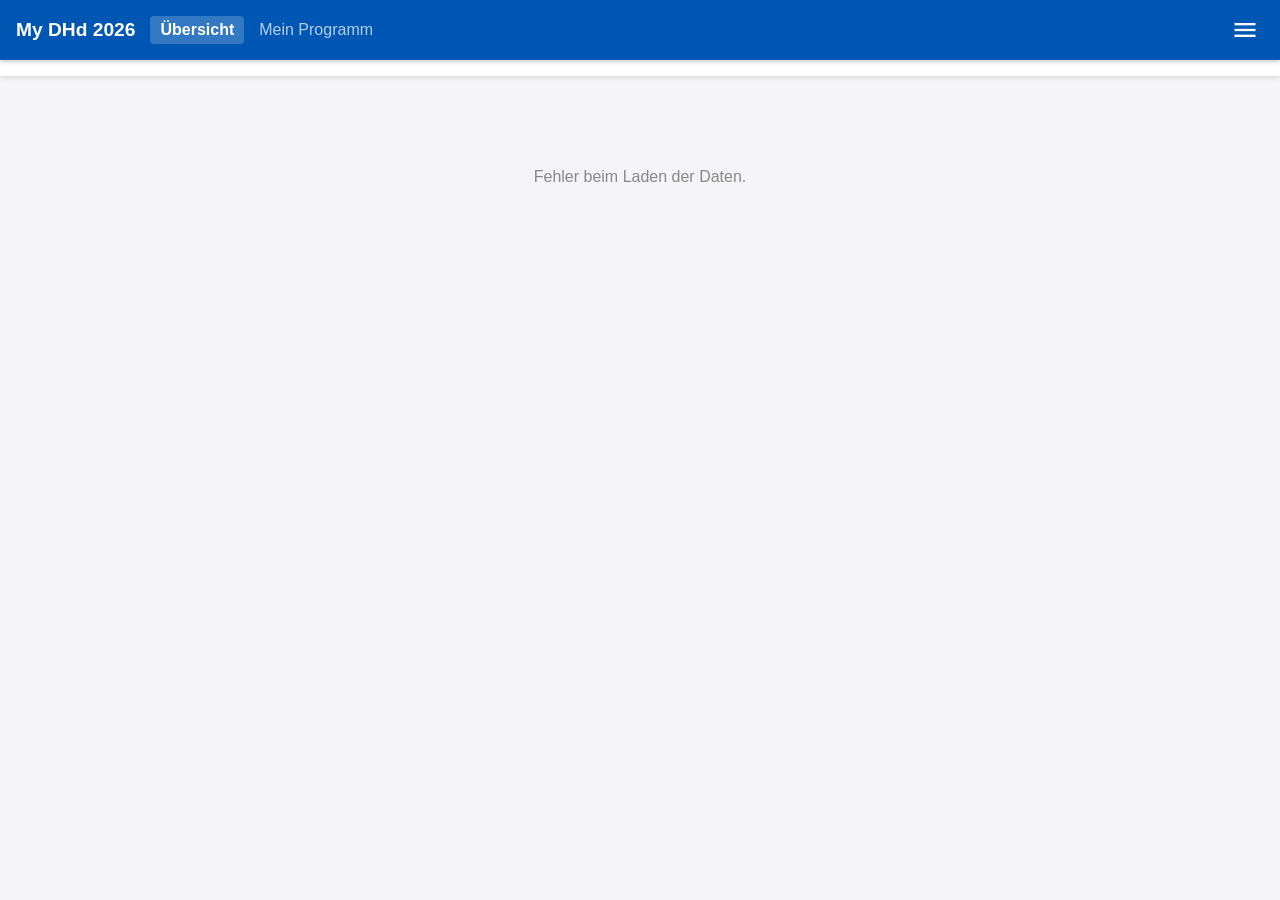
==== static/index.html @ d9dbcbfd "Add GitHub repository link to the app New "Quellcode auf GitHub" entry in the menu and a link on the" ====
<!DOCTYPE html>
<html lang="de">
<head>
    <meta charset="UTF-8">
    <meta name="viewport" content="width=device-width, initial-scale=1.0">
    <meta property="og:title" content="My DHd App">
    <meta property="og:description" content="Dein persönlicher DHd Konferenzbegleiter">
    <meta property="og:image" content="https://mydhd.grid-creators.com/logo.png">
    <meta property="og:url" content="https://mydhd.grid-creators.com">
    <meta property="og:type" content="website">
    <title>My DHd App</title>
    <link rel="stylesheet" href="style.css">
    <link href="https://fonts.googleapis.com/icon?family=Material+Icons" rel="stylesheet">
</head>
<body>
    <header class="app-header">
        <h1>My DHd 2026</h1>
        <nav class="main-nav">
            <button id="btn-all" class="nav-btn active" onclick="switchTab('all')">Übersicht</button>
            <button id="btn-my" class="nav-btn" onclick="switchTab('my')">Mein Programm</button>
        </nav>
        <button class="hamburger-btn" onclick="toggleMenu()">
            <span class="material-icons">menu</span>
        </button>
    </header>

    <div id="day-filter-bar" class="day-filter-bar"></div>
    <div id="time-filter-bar" class="time-filter-bar hidden"></div>

    <main id="app-content" class="content">
        <div class="loading-state">
            <span class="material-icons spinning">sync</span>
            <p>Programm wird geladen...</p>
        </div>
    </main>

    <div id="login-hint" class="toast hidden">
        <div class="toast-content">
            <span class="material-icons info-icon">info</span>
            <p>Bitte loggen Sie sich ein, um Ihr Programm geräteübergreifend zu sehhen.</p>
            <button onclick="closeToast()" class="close-btn">&times;</button>
        </div>
    </div>

    <!-- Map Modal -->
    <div id="map-modal" class="modal hidden">
        <div class="modal-content">
            <span class="close-modal" onclick="closeMap()">&times;</span>
            <h2>Raumplan</h2>
            <p id="map-location-name"></p>
            <div class="map-placeholder">
                <span class="material-icons map-icon">map</span>
                <p>Karte für <b id="target-location"></b> wird geladen...</p>
                <a id="ext-map-link" href="#" target="_blank" class="btn-primary">Auf Google Maps öffnen</a>
                <a href="Lageplan.pdf" target="_blank" class="btn-primary btn-secondary">Lageplan (PDF)</a>
            </div>
        </div>
    </div>

    <!-- Auth Modal -->
    <div id="auth-modal" class="modal hidden">
        <div class="modal-content auth-content">
            <span class="close-modal" onclick="closeAuthModal()">&times;</span>
            <div class="auth-tabs">
                <button id="tab-login" class="auth-tab active" onclick="switchAuthMode('login')">Login</button>
                <button id="tab-register" class="auth-tab" onclick="switchAuthMode('register')">Registrieren</button>
            </div>

            <form id="auth-form" onsubmit="handleAuth(event)">
                <div class="form-group">
                    <label for="username">Benutzername</label>
                    <input type="text" id="username" required>
                </div>
                <div class="form-group">
                    <label for="password">Passwort</label>
                    <input type="password" id="password" required>
                </div>
                <p id="auth-error" class="error-msg"></p>
                <button type="submit" id="auth-submit-btn" class="btn-primary full-width">Einloggen</button>
            </form>
        </div>
    </div>

    <!-- Menu Overlay -->
    <div id="menu-overlay" class="menu-overlay hidden" onclick="toggleMenu()">
        <div class="menu-panel" onclick="event.stopPropagation()">
            <div class="menu-header">
                <span>Menü</span>
                <button class="menu-close-btn" onclick="toggleMenu()">&times;</button>
            </div>
            <ul class="menu-list">
                <li id="menu-login" class="menu-item" onclick="toggleMenu(); openLoginModal();">
                    <span class="material-icons">login</span> Login / Registrieren
                </li>
                <li id="menu-user" class="menu-item menu-user-info hidden">
                    <span class="material-icons">account_circle</span> <span id="menu-username"></span>
                </li>
                <li id="menu-logout" class="menu-item hidden" onclick="toggleMenu(); logout();">
                    <span class="material-icons">logout</span> Logout
                </li>
                <li class="menu-divider"></li>
                <li class="menu-item" onclick="showPersonIndex()">
                    <span class="material-icons">people</span> Personenverzeichnis
                </li>
                <li class="menu-divider"></li>
                <li class="menu-item" onclick="showInfoPage('about')">
                    <span class="material-icons">info</span> Über die App
                </li>
                <li class="menu-item" onclick="showInfoPage('help')">
                    <span class="material-icons">help</span> Hilfe
                </li>
                <li class="menu-item" onclick="showInfoPage('imprint')">
                    <span class="material-icons">gavel</span> Impressum
                </li>
                <li>
                    <a class="menu-item" href="https://github.com/grid-creators/mydhd-app" target="_blank" rel="noopener" onclick="toggleMenu()">
                        <span class="material-icons">code</span> Quellcode auf GitHub
                    </a>
                </li>
            </ul>
        </div>
    </div>

    <!-- Info Modal -->
    <div id="info-modal" class="modal hidden">
        <div class="modal-content info-modal-content">
            <span class="close-modal" onclick="closeInfoModal()">&times;</span>
            <h2 id="info-modal-title"></h2>
            <div id="info-modal-body"></div>
        </div>
    </div>

    <!-- Person Index Modal -->
    <div id="person-modal" class="modal hidden">
        <div class="modal-content person-modal-content">
            <span class="close-modal" onclick="closePersonModal()">&times;</span>
            <h2>Personenverzeichnis</h2>
            <input type="text" id="person-search" class="person-search-input" placeholder="Name suchen..." oninput="filterPersons()">
            <div id="person-count" class="person-count"></div>
            <div id="person-list" class="person-list"></div>
        </div>
    </div>

    <script src="app.js"></script>
</body>
</html>
---- static/style.css ----
:root {
    --primary-color: #0056b3;
    --accent-color: #ffab00;
    --bg-color: #f4f4f9;
    --card-bg: #ffffff;
    --text-color: #333;
    --nav-height: 60px;
}

* {
    box-sizing: border-box;
    margin: 0;
    padding: 0;
}

/* Utility */
.hidden {
    display: none !important;
}

body {
    font-family: -apple-system, BlinkMacSystemFont, "Segoe UI", Roboto, Helvetica, Arial, sans-serif;
    background-color: var(--bg-color);
    color: var(--text-color);
    padding-top: var(--nav-height);
}

.app-header {
    position: fixed;
    top: 0;
    left: 0;
    width: 100%;
    height: var(--nav-height);
    background-color: var(--primary-color);
    color: white;
    display: flex;
    justify-content: space-between;
    align-items: center;
    padding: 0 1rem;
    box-shadow: 0 2px 4px rgba(0,0,0,0.2);
    z-index: 1000;
}

.app-header h1 {
    font-size: 1.2rem;
    margin-right: 15px;
}

.main-nav {
    display: flex;
    gap: 5px;
    flex: 1;
}

.user-controls {
    display: flex;
    align-items: center;
    gap: 5px;
}

#user-display {
    display: flex;
    align-items: center;
    gap: 5px;
    font-size: 0.9rem;
}
#username-span {
    max-width: 80px;
    overflow: hidden;
    text-overflow: ellipsis;
    white-space: nowrap;
}

.icon-btn {
    display: flex;
    align-items: center;
    justify-content: center;
    padding: 5px;
}

.nav-btn {
    background: none;
    border: none;
    color: rgba(255, 255, 255, 0.7);
    font-size: 1rem;
    cursor: pointer;
    padding: 5px 10px;
    border-radius: 4px;
    transition: all 0.2s;
}

.nav-btn.active {
    color: white;
    background-color: rgba(255, 255, 255, 0.2);
    font-weight: bold;
}

/* Day Filter Bar */
.day-filter-bar {
    position: fixed;
    top: var(--nav-height);
    left: 0;
    width: 100%;
    background-color: #fff;
    display: flex;
    justify-content: center;
    gap: 6px;
    padding: 8px 1rem;
    box-shadow: 0 2px 4px rgba(0,0,0,0.1);
    z-index: 950;
    flex-wrap: nowrap;
}

.day-btn {
    background: #e8e8e8;
    border: none;
    padding: 6px 14px;
    border-radius: 20px;
    font-size: 0.85rem;
    cursor: pointer;
    transition: all 0.2s;
    color: var(--text-color);
    white-space: nowrap;
    flex-shrink: 0;
}

.day-btn:hover {
    background: #d0d0d0;
}

.day-btn.active {
    background-color: var(--primary-color);
    color: white;
    font-weight: 600;
}

/* Time Filter Bar */
.time-filter-bar {
    position: fixed;
    top: calc(var(--nav-height) + 42px);
    left: 0;
    width: 100%;
    background-color: #f9f9f9;
    display: flex;
    justify-content: center;
    gap: 5px;
    padding: 6px 1rem;
    box-shadow: 0 2px 4px rgba(0,0,0,0.08);
    z-index: 940;
    flex-wrap: wrap;
}

.time-btn {
    background: #e0e0e0;
    border: none;
    padding: 4px 10px;
    border-radius: 14px;
    font-size: 0.78rem;
    cursor: pointer;
    transition: all 0.2s;
    color: var(--text-color);
    white-space: nowrap;
}

.time-btn:hover {
    background: #d0d0d0;
}

.time-btn.active {
    background-color: var(--accent-color);
    color: #333;
    font-weight: 600;
}

.content {
    padding: 1rem;
    max-width: 800px;
    margin: 0 auto;
    padding-top: 60px;
}

.content.has-time-bar {
    padding-top: 96px;
}

/* Day Sections */
.day-section {
    margin-bottom: 2rem;
}

.day-header {
    position: sticky;
    top: var(--nav-height);
    background-color: var(--bg-color);
    padding: 10px 0;
    font-size: 1.1rem;
    font-weight: bold;
    color: #666;
    border-bottom: 2px solid #ddd;
    z-index: 900;
}

/* Session Cards */
.session-card {
    background: var(--card-bg);
    border-radius: 8px;
    padding: 1rem;
    margin-bottom: 1rem;
    box-shadow: 0 2px 5px rgba(0,0,0,0.05);
    display: flex;
    flex-direction: column;
    gap: 0.5rem;
    position: relative;
    border-left: 4px solid transparent;
}

.session-card[data-type="Workshop"] { border-left-color: #9c27b0; }
.session-card[data-type="Vortragssession"] { border-left-color: #2196f3; }
.session-card[data-type="Keynote"] { border-left-color: #ff9800; }
.session-card[data-type="Panel"] { border-left-color: #4caf50; }
.session-card[data-type="Poster Session"] { border-left-color: #e91e63; }
.session-card[data-type="Poster Slam"] { border-left-color: #f06292; }
.session-card[data-type="Doctoral Consortium"] { border-left-color: #00bcd4; }
.session-card[data-type="Social Event"] { border-left-color: #ffab00; }
.session-card[data-type="Treffen"] { border-left-color: #78909c; }
.session-card[data-type="Versammlung"] { border-left-color: #607d8b; }
.session-card[data-type="Abschluss"] { border-left-color: #795548; }

.session-meta {
    display: flex;
    justify-content: space-between;
    font-size: 0.85rem;
    color: #666;
}

.session-id-label {
    font-size: 0.8rem;
    font-weight: 600;
    color: #2196f3;
}

.session-type {
    font-weight: bold;
    text-transform: uppercase;
    font-size: 0.7rem;
    background: #eee;
    padding: 2px 6px;
    border-radius: 4px;
}

.session-title {
    font-size: 1.1rem;
    font-weight: 600;
    line-height: 1.3;
}

.session-title.clickable {
    cursor: pointer;
    display: flex;
    align-items: flex-start;
    justify-content: space-between;
    gap: 4px;
}

.session-title.clickable:hover {
    color: var(--primary-color);
}

.expand-icon {
    font-size: 20px;
    flex-shrink: 0;
    transition: transform 0.2s;
}

/* Abstract */
.session-abstract {
    margin-top: 8px;
    padding-top: 8px;
    border-top: 1px solid #eee;
}

.session-abstract p {
    font-size: 0.9rem;
    line-height: 1.6;
    color: #444;
    white-space: pre-line;
    margin-bottom: 8px;
}

.presentation-abstract {
    padding: 10px 0;
    border-bottom: 1px solid #f0f0f0;
}

.presentation-abstract:last-child {
    border-bottom: none;
}

.presentation-header {
    display: flex;
    align-items: flex-start;
    justify-content: space-between;
    gap: 8px;
}

.presentation-title {
    font-weight: 600;
    font-size: 0.95rem;
    margin-bottom: 2px;
    flex: 1;
}

.btn-poster-bookmark,
.btn-talk-bookmark {
    background: none;
    border: none;
    padding: 2px;
    cursor: pointer;
    color: #bbb;
    flex-shrink: 0;
    display: flex;
    align-items: center;
}

.presentation-header .btn-share {
    padding: 2px;
    flex-shrink: 0;
}

.presentation-header .btn-share .material-icons {
    font-size: 20px;
}

.btn-poster-bookmark .material-icons,
.btn-talk-bookmark .material-icons {
    font-size: 20px;
}

.btn-poster-bookmark.active,
.btn-talk-bookmark.active {
    color: var(--accent-color);
}

.btn-poster-bookmark:hover,
.btn-talk-bookmark:hover {
    color: var(--accent-color);
}

/* Poster section in Mein Programm */
.poster-header {
    color: #e91e63;
    border-bottom-color: #e91e63;
}

.presentation-authors {
    font-size: 0.85rem;
    font-style: italic;
    color: #555;
    margin-bottom: 6px;
}

.session-location {
    font-size: 0.9rem;
    color: #666;
    display: flex;
    align-items: center;
    gap: 4px;
}

.session-authors {
    font-size: 0.85rem;
    font-style: italic;
    color: #555;
    margin-top: 5px;
}

.session-chair {
    font-size: 0.85rem;
    color: #555;
    display: flex;
    align-items: center;
    gap: 4px;
    margin-top: 4px;
}

/* Actions */
.card-actions {
    display: flex;
    justify-content: space-between;
    align-items: center;
    margin-top: 10px;
    border-top: 1px solid #eee;
    padding-top: 10px;
}

.btn-share {
    background: none;
    border: none;
    border-radius: 50%;
    padding: 8px;
    cursor: pointer;
    display: flex;
    align-items: center;
    justify-content: center;
    color: #999;
}

.btn-share .material-icons {
    font-size: 22px;
}

.btn-share:hover {
    color: var(--primary-color);
}

.btn-bookmark {
    background: none;
    border: none;
    border-radius: 50%;
    padding: 8px;
    cursor: pointer;
    display: flex;
    align-items: center;
    justify-content: center;
    color: #999;
}

.btn-bookmark .material-icons {
    font-size: 28px;
}

.btn-bookmark.active {
    background-color: transparent;
    color: var(--accent-color);
    border-color: transparent;
}

/* Toast */
.toast {
    position: fixed;
    bottom: 20px;
    left: 50%;
    transform: translateX(-50%);
    background-color: #323232;
    color: white;
    padding: 1rem;
    border-radius: 8px;
    width: 90%;
    max-width: 400px;
    box-shadow: 0 4px 12px rgba(0,0,0,0.3);
    z-index: 2000;
    display: flex;
    justify-content: center;
}


.toast-content {
    display: flex;
    align-items: center;
    gap: 10px;
    width: 100%;
}

.toast p { flex: 1; font-size: 0.9rem; }

.close-btn {
    background: none;
    border: none;
    color: white;
    font-size: 1.5rem;
    cursor: pointer;
}

/* Empty State */
.empty-state {
    text-align: center;
    padding: 3rem 1rem;
    color: #888;
}

/* Modal */
.modal {
    display: flex;
    position: fixed; 
    z-index: 3000; 
    left: 0;
    top: 0;
    width: 100%; 
    height: 100%; 
    overflow: auto; 
    background-color: rgba(0,0,0,0.6); 
    align-items: center;
    justify-content: center;
}


.modal-content {
    background-color: #fefefe;
    padding: 20px;
    border-radius: 8px;
    width: 90%;
    max-width: 500px;
    max-height: 90vh;
    overflow-y: auto;
    text-align: center;
    position: relative;
}

.close-modal {
    position: absolute;
    right: 15px;
    top: 10px;
    font-size: 28px;
    font-weight: bold;
    cursor: pointer;
}

.map-placeholder {
    background-color: #eee;
    height: 200px;
    display: flex;
    flex-direction: column;
    align-items: center;
    justify-content: center;
    margin: 15px 0;
    border-radius: 4px;
}

.map-icon { font-size: 48px; color: #ccc; }

.btn-primary {
    display: inline-block;
    background-color: var(--primary-color);
    color: white;
    border: none;
    padding: 10px 20px;
    text-decoration: none;
    border-radius: 4px;
    margin-top: 10px;
    cursor: pointer;
    font-size: 1rem;
}

.btn-secondary {
    background-color: #555;
    margin-left: 8px;
}

.full-width {
    width: 100%;
}

/* Auth Modal Styles */
.auth-content {
    max-width: 350px;
}

.auth-tabs {
    display: flex;
    margin-bottom: 20px;
    border-bottom: 1px solid #ddd;
}

.auth-tab {
    flex: 1;
    background: none;
    border: none;
    padding: 10px;
    cursor: pointer;
    font-size: 1rem;
    color: #666;
    border-bottom: 2px solid transparent;
}

.auth-tab.active {
    color: var(--primary-color);
    border-bottom-color: var(--primary-color);
    font-weight: bold;
}

.form-group {
    margin-bottom: 15px;
    text-align: left;
}

.form-group label {
    display: block;
    margin-bottom: 5px;
    color: #555;
    font-size: 0.9rem;
}

.form-group input {
    width: 100%;
    padding: 8px;
    border: 1px solid #ddd;
    border-radius: 4px;
    font-size: 1rem;
}

.error-msg {
    color: #d32f2f;
    font-size: 0.9rem;
    margin-bottom: 10px;
    min-height: 1.2em;
}

.error-msg.success-msg {
    color: #2e7d32;
}

/* Loading State */
.loading-state {
    text-align: center;
    padding: 3rem 1rem;
    color: #888;
}

.loading-state .material-icons {
    font-size: 48px;
    margin-bottom: 15px;
    display: block;
}

@keyframes spin {
    from { transform: rotate(0deg); }
    to { transform: rotate(360deg); }
}

.spinning {
    animation: spin 1.5s linear infinite;
}

/* Hamburger Menu Button */
.hamburger-btn {
    background: none;
    border: none;
    color: white;
    cursor: pointer;
    padding: 5px;
    display: flex;
    align-items: center;
    justify-content: center;
    margin-left: 5px;
}

.hamburger-btn .material-icons {
    font-size: 28px;
}

/* Menu Overlay */
.menu-overlay {
    position: fixed;
    top: 0;
    left: 0;
    width: 100%;
    height: 100%;
    background-color: rgba(0, 0, 0, 0.5);
    z-index: 4000;
}

.menu-panel {
    position: absolute;
    top: 0;
    right: 0;
    width: 280px;
    max-width: 80%;
    height: 100%;
    background: white;
    box-shadow: -2px 0 8px rgba(0, 0, 0, 0.3);
    animation: slideIn 0.2s ease-out;
}

@keyframes slideIn {
    from { transform: translateX(100%); }
    to { transform: translateX(0); }
}

.menu-header {
    display: flex;
    justify-content: space-between;
    align-items: center;
    padding: 16px 20px;
    background-color: var(--primary-color);
    color: white;
    font-size: 1.1rem;
    font-weight: bold;
}

.menu-close-btn {
    background: none;
    border: none;
    color: white;
    font-size: 1.5rem;
    cursor: pointer;
}

.menu-list {
    list-style: none;
    padding: 8px 0;
}

.menu-item {
    display: flex;
    align-items: center;
    gap: 12px;
    padding: 14px 20px;
    cursor: pointer;
    font-size: 1rem;
    color: var(--text-color);
    transition: background-color 0.15s;
}

a.menu-item {
    text-decoration: none;
}

.menu-item:hover {
    background-color: #f0f0f0;
}

.menu-item .material-icons {
    color: #666;
    font-size: 22px;
}

.menu-divider {
    height: 1px;
    background-color: #e0e0e0;
    margin: 8px 0;
}

.menu-user-info {
    font-weight: bold;
    color: var(--primary-color) !important;
    cursor: default;
}

.menu-user-info .material-icons {
    color: var(--primary-color) !important;
}

/* Info Modal */
.info-modal-content {
    text-align: left;
    max-width: 500px;
}

.info-modal-content h2 {
    margin-bottom: 16px;
    padding-right: 30px;
}

.info-modal-content p {
    margin-bottom: 10px;
    line-height: 1.6;
    font-size: 0.95rem;
}

.info-modal-content ul {
    margin: 8px 0 12px 20px;
    line-height: 1.6;
    font-size: 0.95rem;
}

.info-modal-content a {
    color: var(--primary-color);
}

/* Person Index Modal */
.person-modal-content {
    text-align: left;
    max-width: 600px;
    max-height: 90vh;
    display: flex;
    flex-direction: column;
}

.person-modal-content h2 {
    margin-bottom: 12px;
    padding-right: 30px;
}

.person-search-input {
    width: 100%;
    padding: 10px 12px;
    border: 1px solid #ddd;
    border-radius: 6px;
    font-size: 1rem;
    margin-bottom: 4px;
}

.person-search-input:focus {
    outline: none;
    border-color: var(--primary-color);
    box-shadow: 0 0 0 2px rgba(0, 86, 179, 0.15);
}

.person-count {
    font-size: 0.82rem;
    color: #888;
    margin-bottom: 10px;
}

.person-list {
    overflow-y: auto;
    flex: 1;
    min-height: 0;
}

.person-item {
    border-bottom: 1px solid #f0f0f0;
}

.person-item:last-child {
    border-bottom: none;
}

.person-header {
    display: flex;
    flex-wrap: wrap;
    align-items: center;
    gap: 4px 8px;
    padding: 10px 4px;
    cursor: pointer;
    transition: background-color 0.15s;
}

.person-header:hover {
    background-color: #f8f8f8;
}

.person-name {
    font-weight: 600;
    font-size: 0.95rem;
    flex: 1;
}

.person-expand-icon {
    font-size: 20px;
    color: #aaa;
    margin-left: auto;
    flex-shrink: 0;
}

.person-sessions {
    padding: 0 4px 10px 12px;
}

.person-session-ref {
    display: flex;
    align-items: center;
    gap: 6px;
    padding: 4px 0;
    border-left: 2px solid #ddd;
    padding-left: 10px;
    margin-bottom: 4px;
}

.person-session-info {
    display: flex;
    flex-direction: column;
    flex: 1;
    min-width: 0;
}

.person-session-time {
    font-size: 0.78rem;
    color: #999;
}

.person-session-title {
    font-size: 0.85rem;
    color: #444;
    line-height: 1.3;
}

.person-session-bookmark {
    background: none;
    border: none;
    padding: 4px;
    cursor: pointer;
    color: #bbb;
    flex-shrink: 0;
    display: flex;
    align-items: center;
}

.person-session-bookmark .material-icons {
    font-size: 22px;
}

.person-session-bookmark.active {
    color: var(--accent-color);
}

.person-session-bookmark:hover {
    color: var(--accent-color);
}

/* Session card highlight animation */
@keyframes highlightFlash {
    0% { background-color: #fff9c4; }
    100% { background-color: var(--card-bg); }
}

.session-card.highlight,
.presentation-abstract.highlight {
    animation: highlightFlash 2s ease-out;
}

/* Clickable author/chair names */
.clickable-name {
    cursor: pointer;
    transition: color 0.15s;
}

.clickable-name:hover {
    color: var(--primary-color);
    text-decoration: underline;
}

/* Clickable session refs in person index */
.clickable-session-ref {
    cursor: pointer;
    transition: background-color 0.15s;
    border-radius: 4px;
    padding: 2px 4px;
    margin: -2px -4px;
}

.clickable-session-ref:hover {
    background-color: #f0f4ff;
}
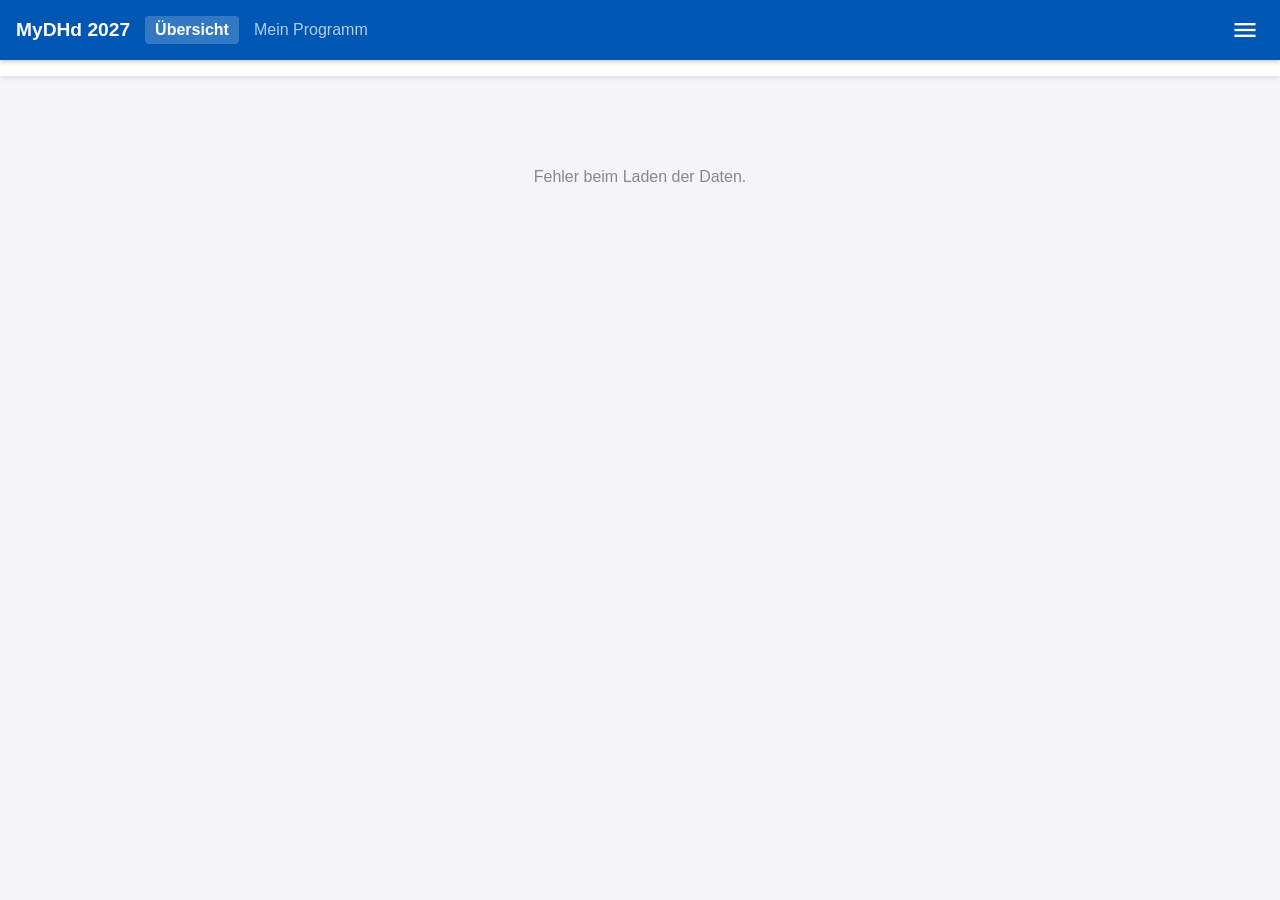
==== commit 4449ec38: "chore: update name" ====
--- a/static/index.html
+++ b/static/index.html
@@ -14,7 +14,7 @@
 </head>
 <body>
     <header class="app-header">
-        <h1>My DHd 2026</h1>
+        <h1>MyDHd 2027</h1>
         <nav class="main-nav">
             <button id="btn-all" class="nav-btn active" onclick="switchTab('all')">Übersicht</button>
             <button id="btn-my" class="nav-btn" onclick="switchTab('my')">Mein Programm</button>
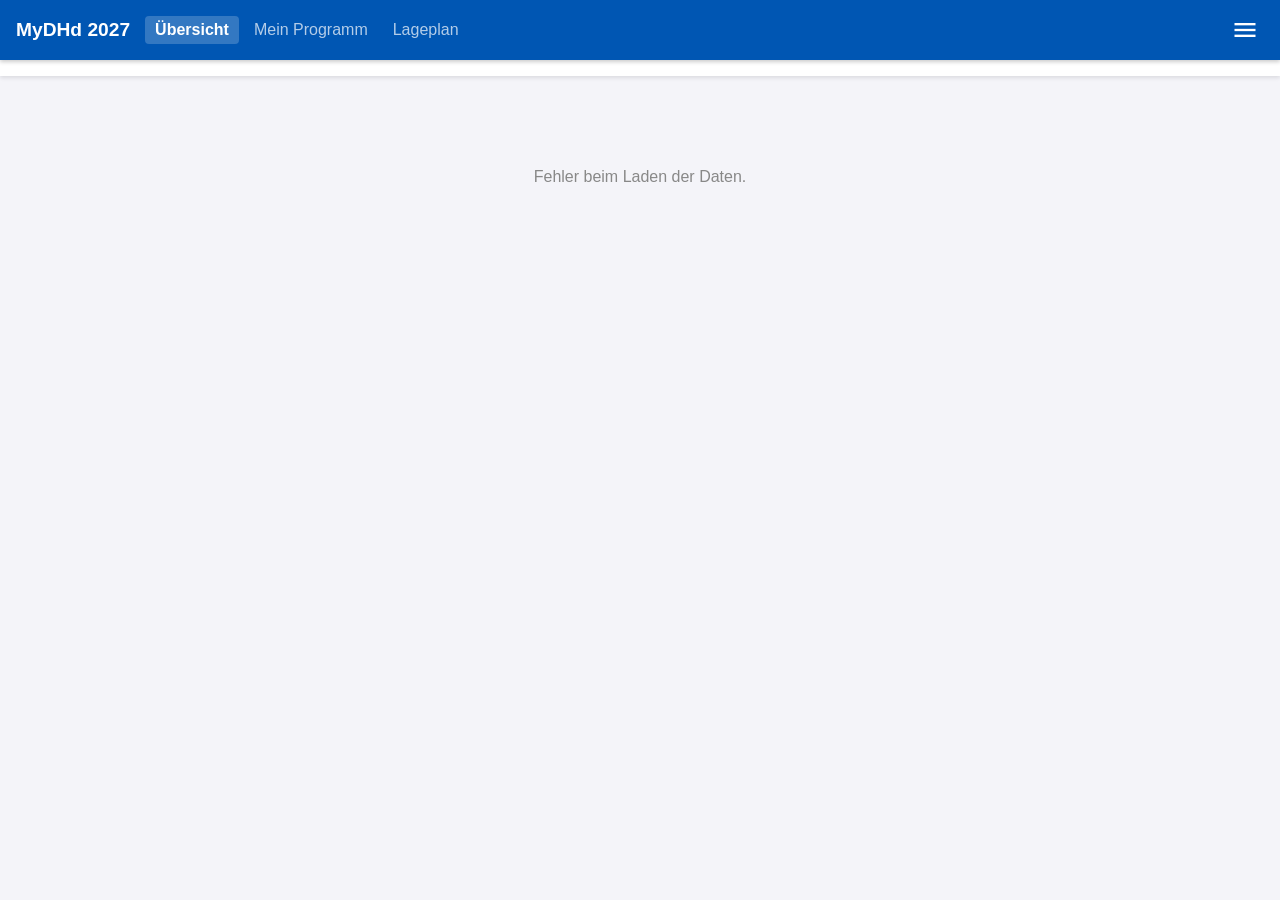
==== commit 73b07e8e: "feat: add navbar entry "Lageplan"" ====
--- a/static/index.html
+++ b/static/index.html
@@ -18,6 +18,7 @@
         <nav class="main-nav">
             <button id="btn-all" class="nav-btn active" onclick="switchTab('all')">Übersicht</button>
             <button id="btn-my" class="nav-btn" onclick="switchTab('my')">Mein Programm</button>
+            <a id="btn-map" class="nav-btn" href="lageplan.html">Lageplan</a>
         </nav>
         <button class="hamburger-btn" onclick="toggleMenu()">
             <span class="material-icons">menu</span>
--- a/static/style.css
+++ b/static/style.css
@@ -79,10 +79,12 @@
 }
 
 .nav-btn {
+    display: inline-block;
     background: none;
     border: none;
     color: rgba(255, 255, 255, 0.7);
     font-size: 1rem;
+    text-decoration: none;
     cursor: pointer;
     padding: 5px 10px;
     border-radius: 4px;
@@ -528,6 +530,26 @@
 
 .map-icon { font-size: 48px; color: #ccc; }
 
+/* Lageplan Page */
+.lageplan-page {
+    text-align: center;
+}
+
+.lageplan-page h2 {
+    margin-bottom: 1rem;
+}
+
+.lageplan-placeholder {
+    height: 280px;
+}
+
+.lageplan-info {
+    text-align: left;
+    color: #555;
+    line-height: 1.5;
+    margin-bottom: 1.5rem;
+}
+
 .btn-primary {
     display: inline-block;
     background-color: var(--primary-color);
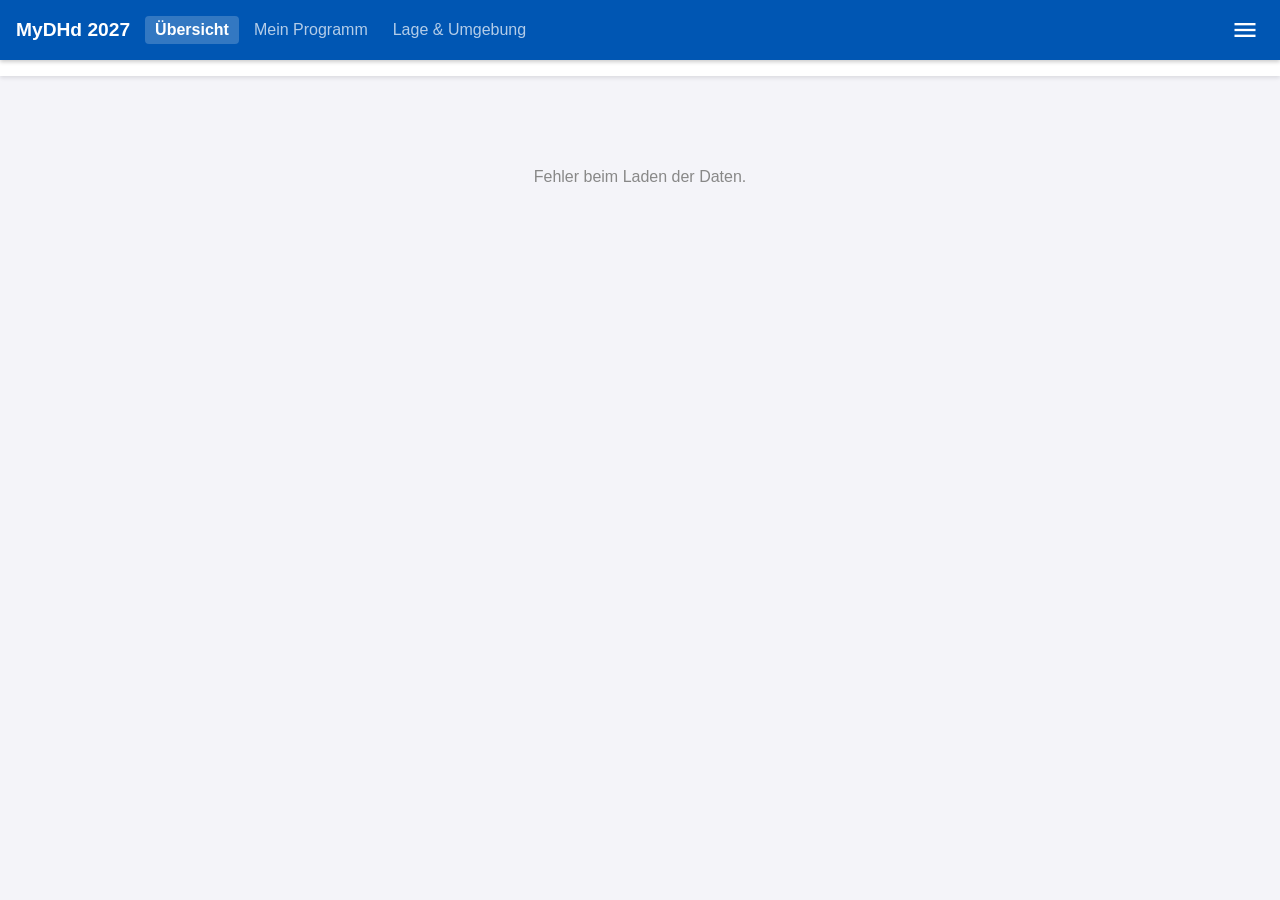
==== commit 07dd7ed0: "chore: rename "Lageplan" -> "Lage & Umgebung"" ====
--- a/static/index.html
+++ b/static/index.html
@@ -18,7 +18,7 @@
         <nav class="main-nav">
             <button id="btn-all" class="nav-btn active" onclick="switchTab('all')">Übersicht</button>
             <button id="btn-my" class="nav-btn" onclick="switchTab('my')">Mein Programm</button>
-            <a id="btn-map" class="nav-btn" href="lageplan.html">Lageplan</a>
+            <a id="btn-map" class="nav-btn" href="lageplan.html">Lage & Umgebung</a>
         </nav>
         <button class="hamburger-btn" onclick="toggleMenu()">
             <span class="material-icons">menu</span>
@@ -38,7 +38,7 @@
     <div id="login-hint" class="toast hidden">
         <div class="toast-content">
             <span class="material-icons info-icon">info</span>
-            <p>Bitte loggen Sie sich ein, um Ihr Programm geräteübergreifend zu sehhen.</p>
+            <p>Bitte loggen Sie sich ein, um Ihr Programm geräteübergreifend zu sehen.</p>
             <button onclick="closeToast()" class="close-btn">&times;</button>
         </div>
     </div>
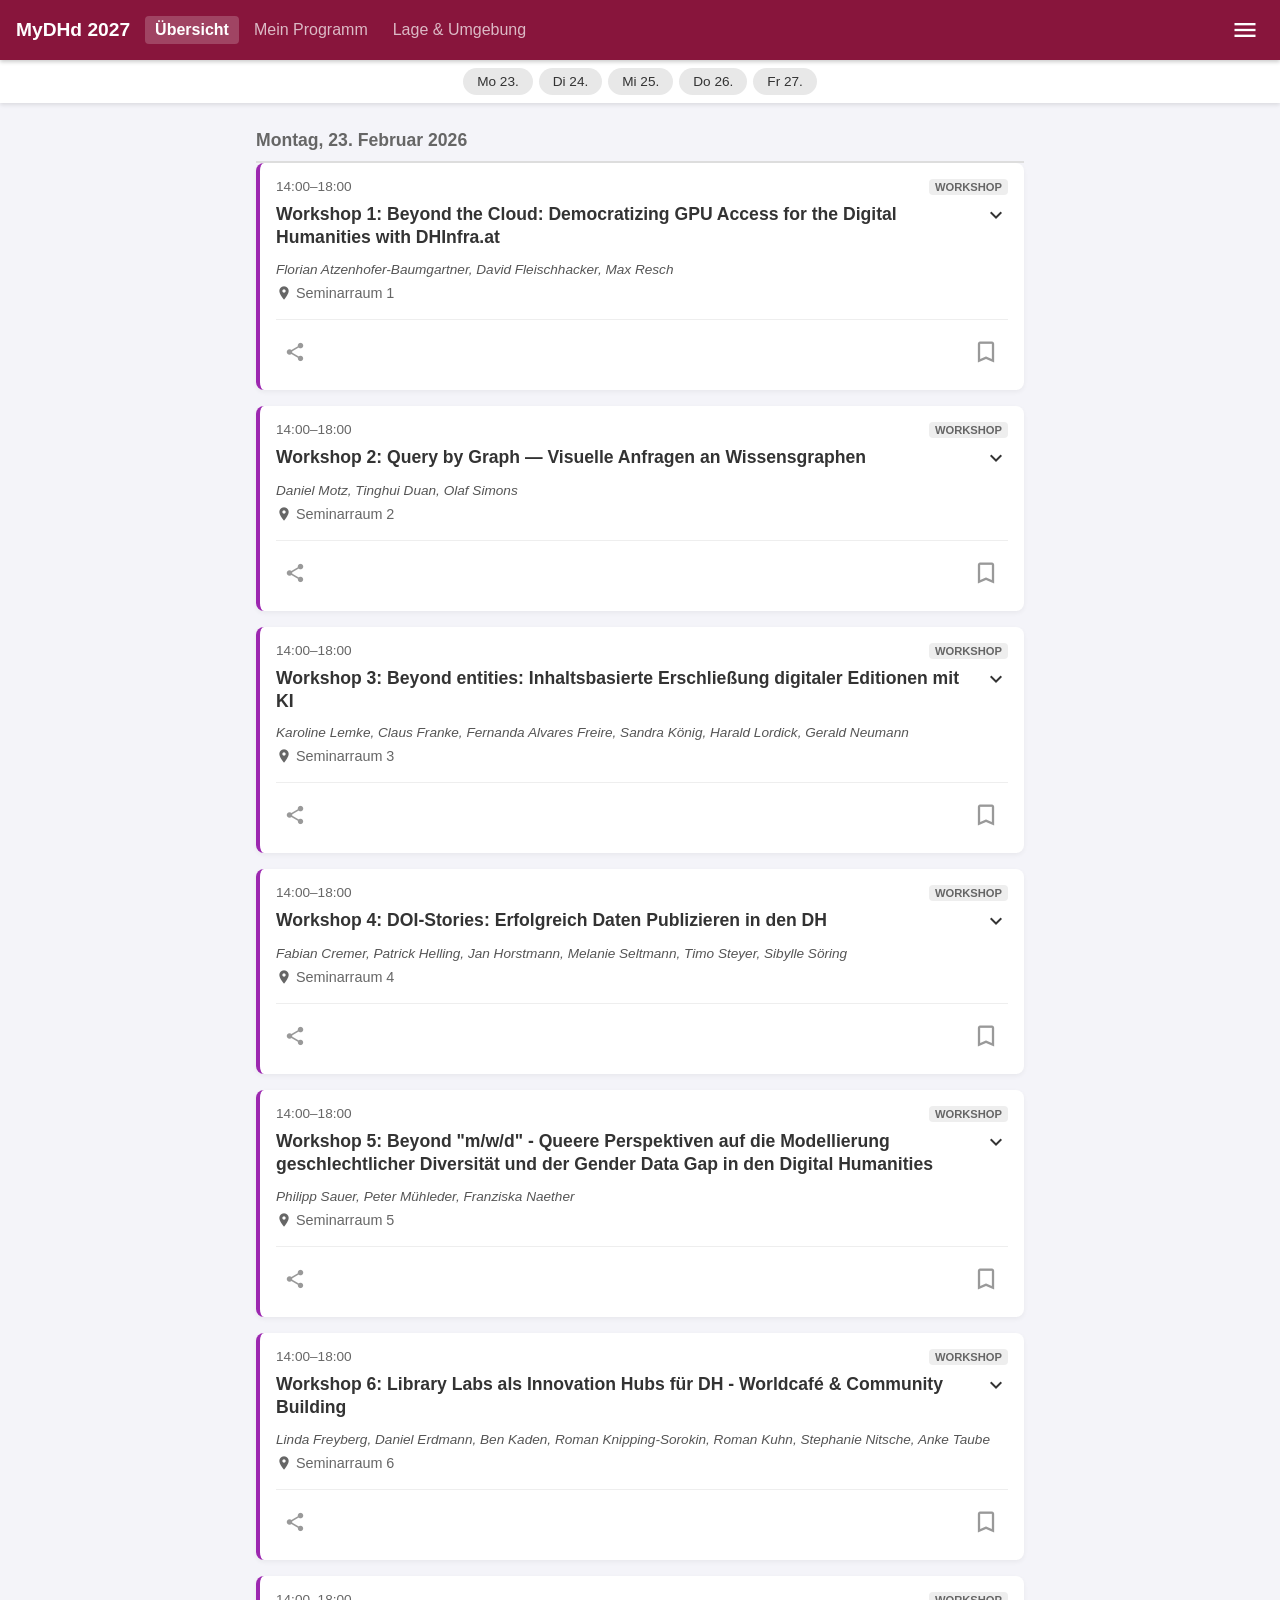
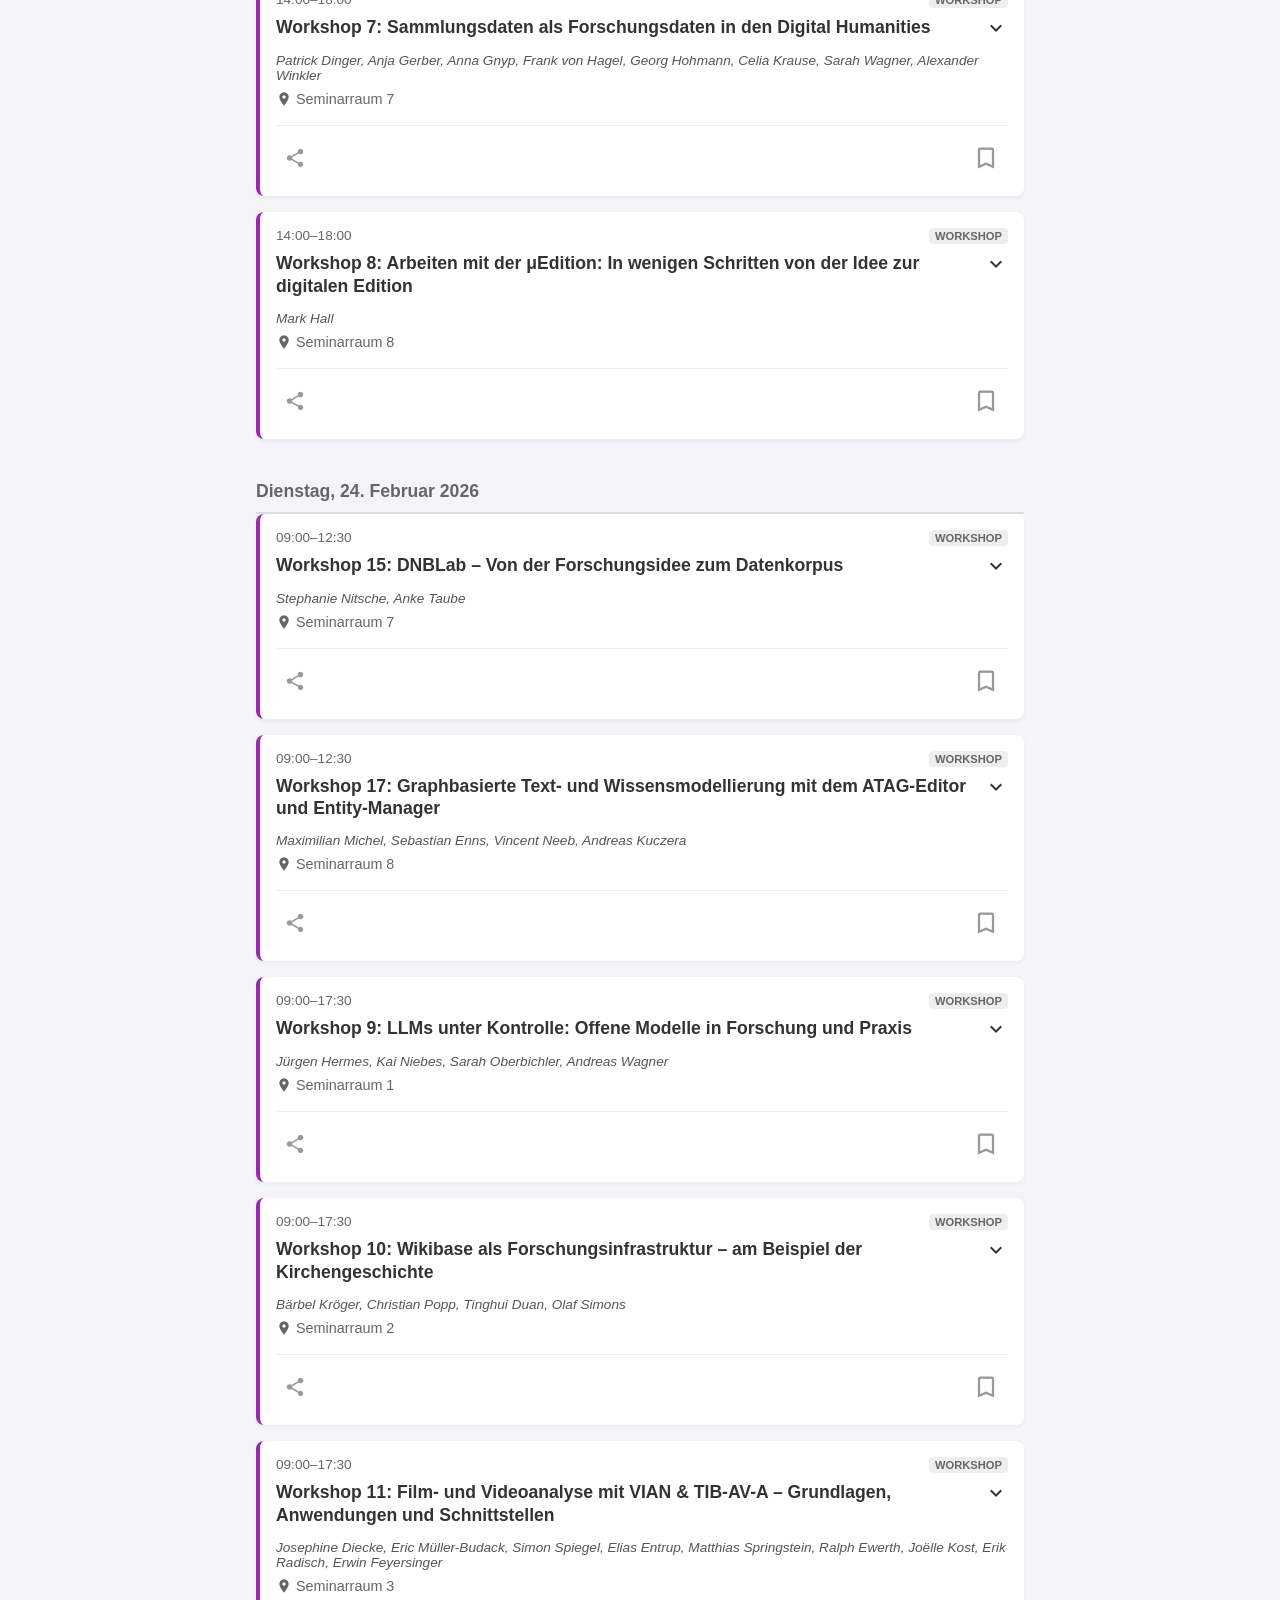
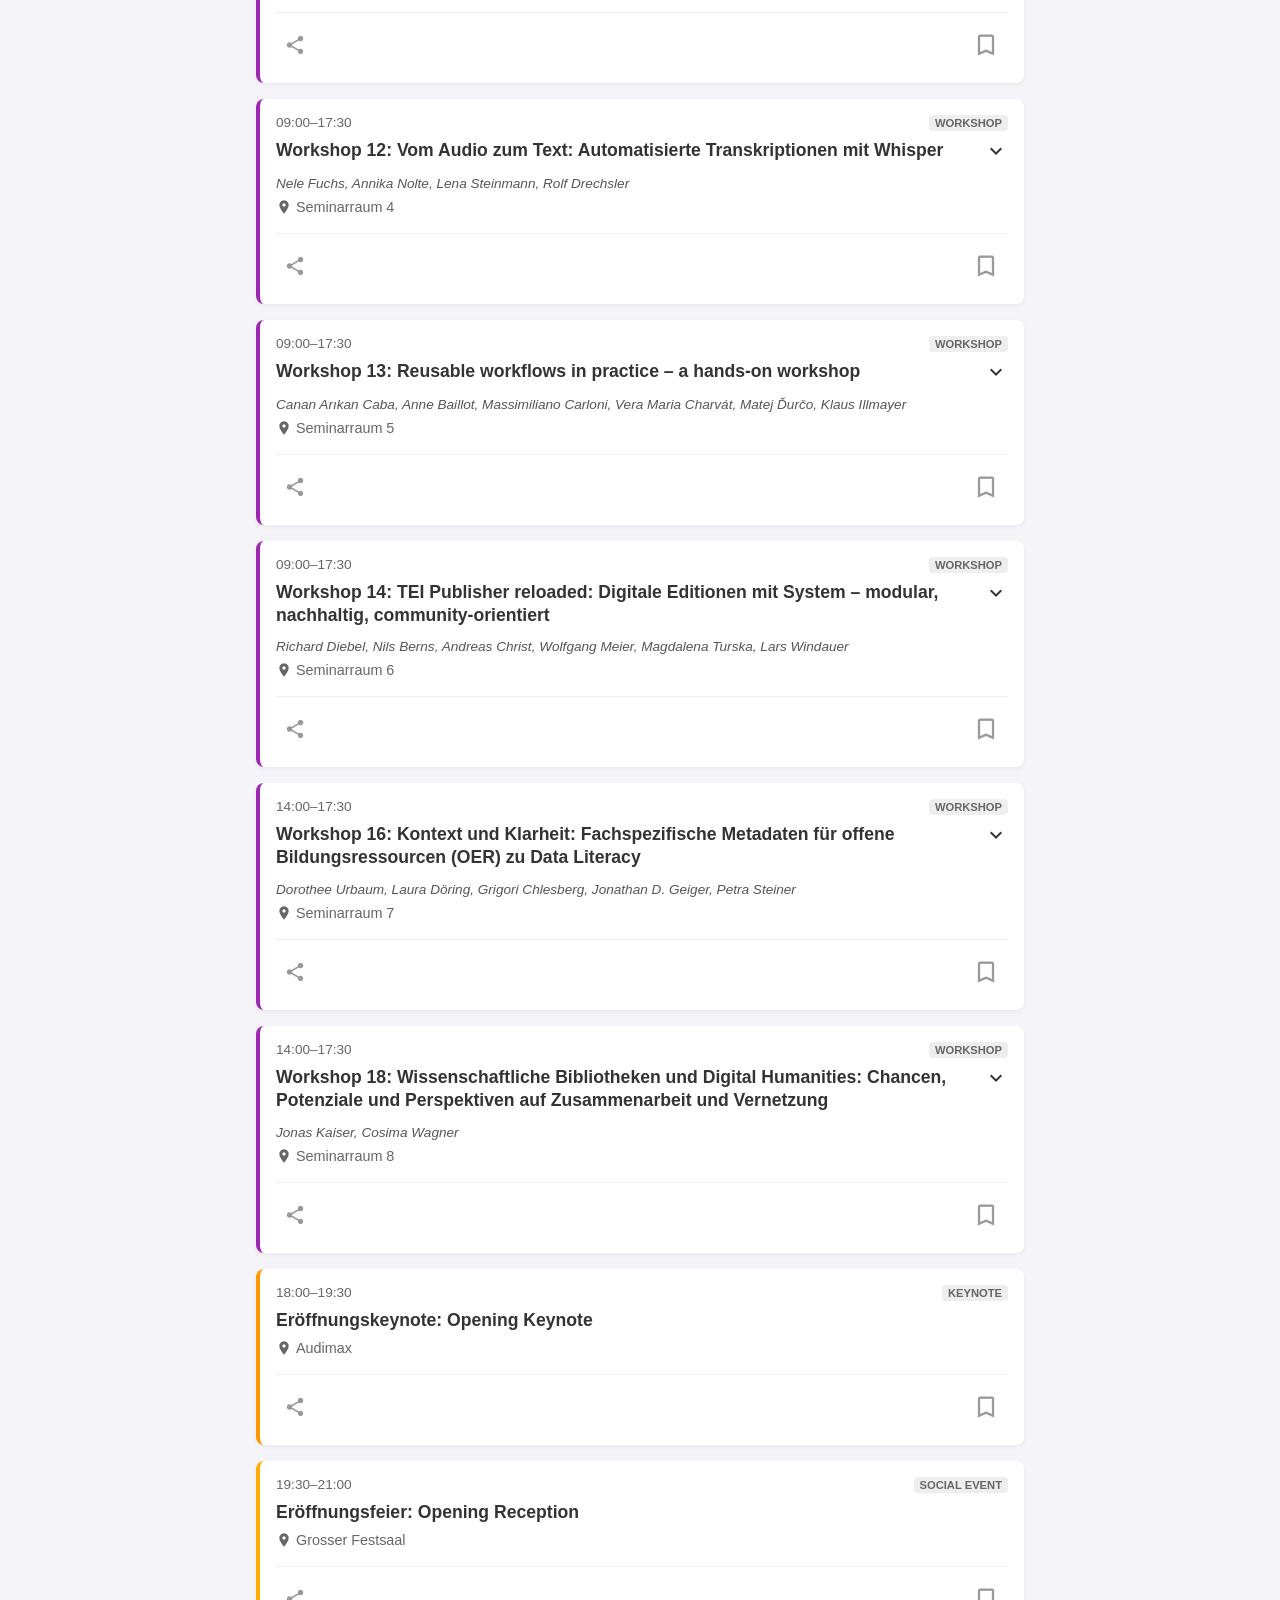
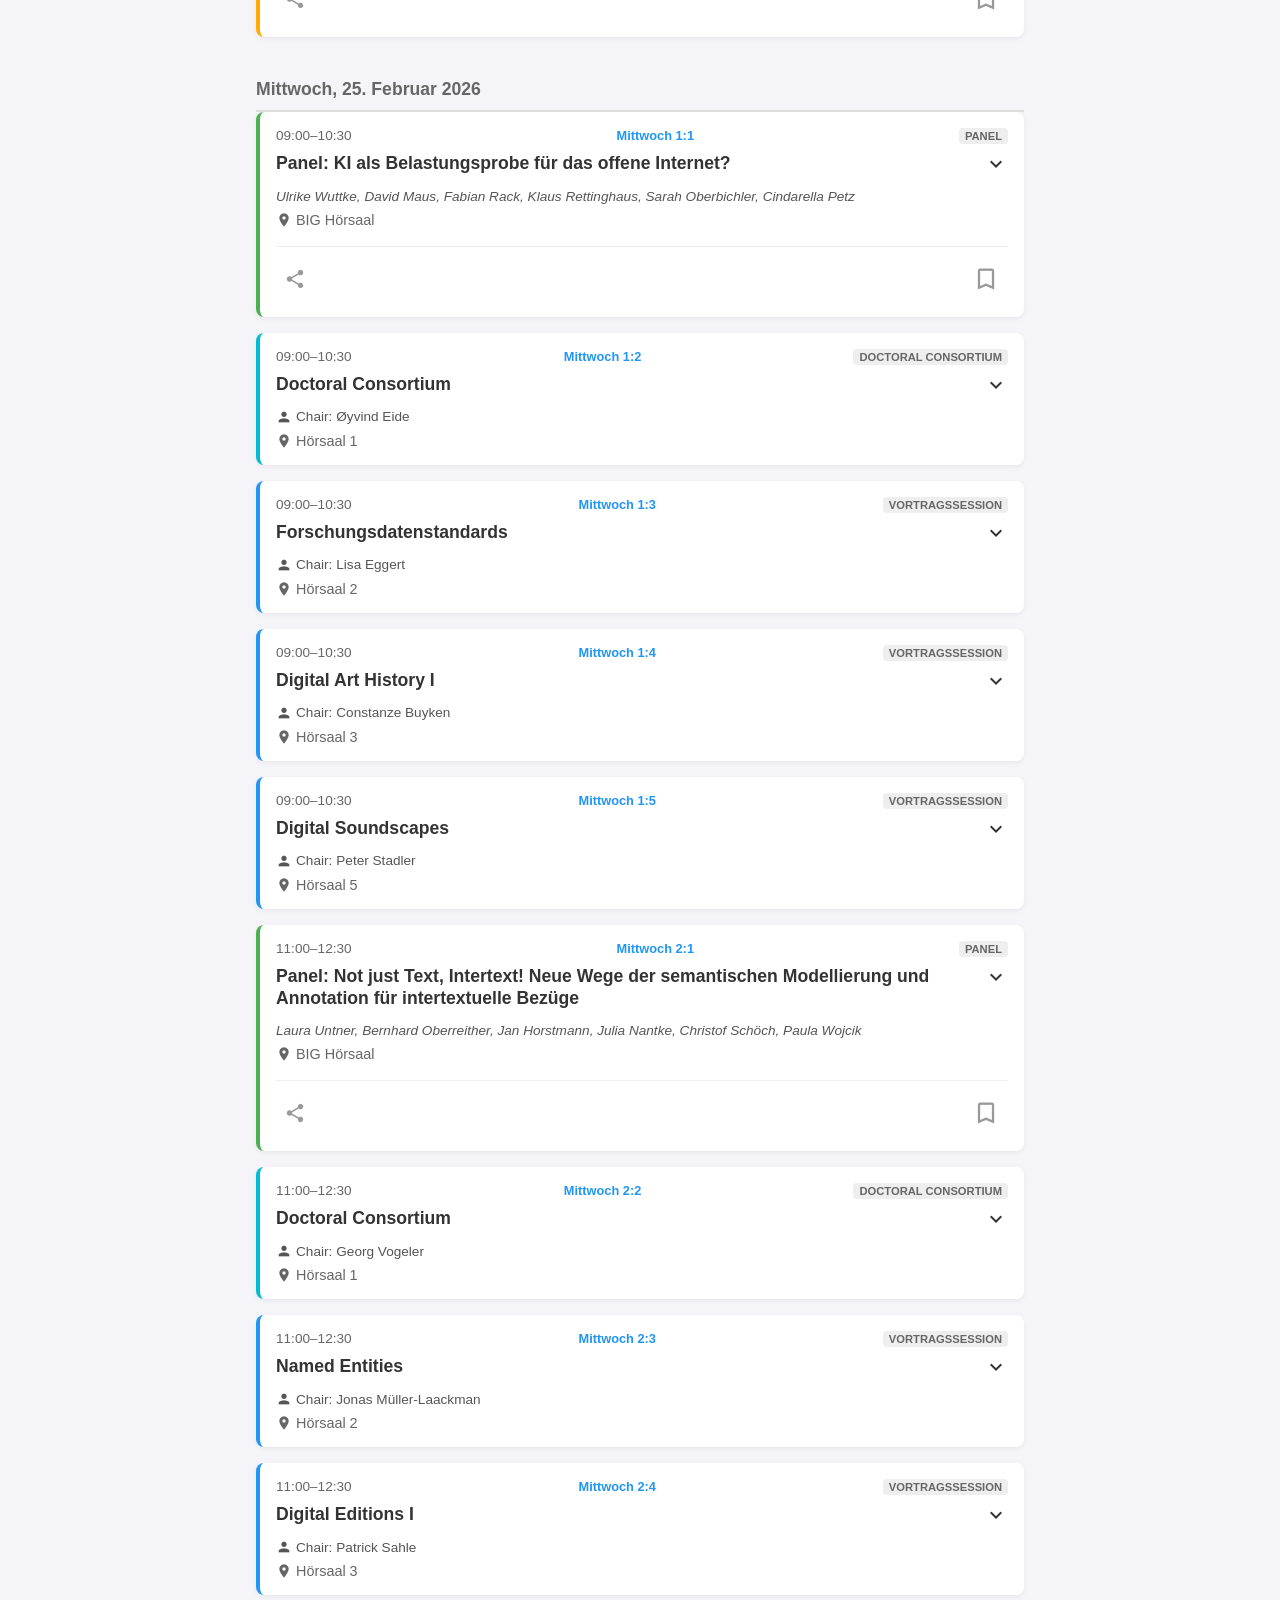
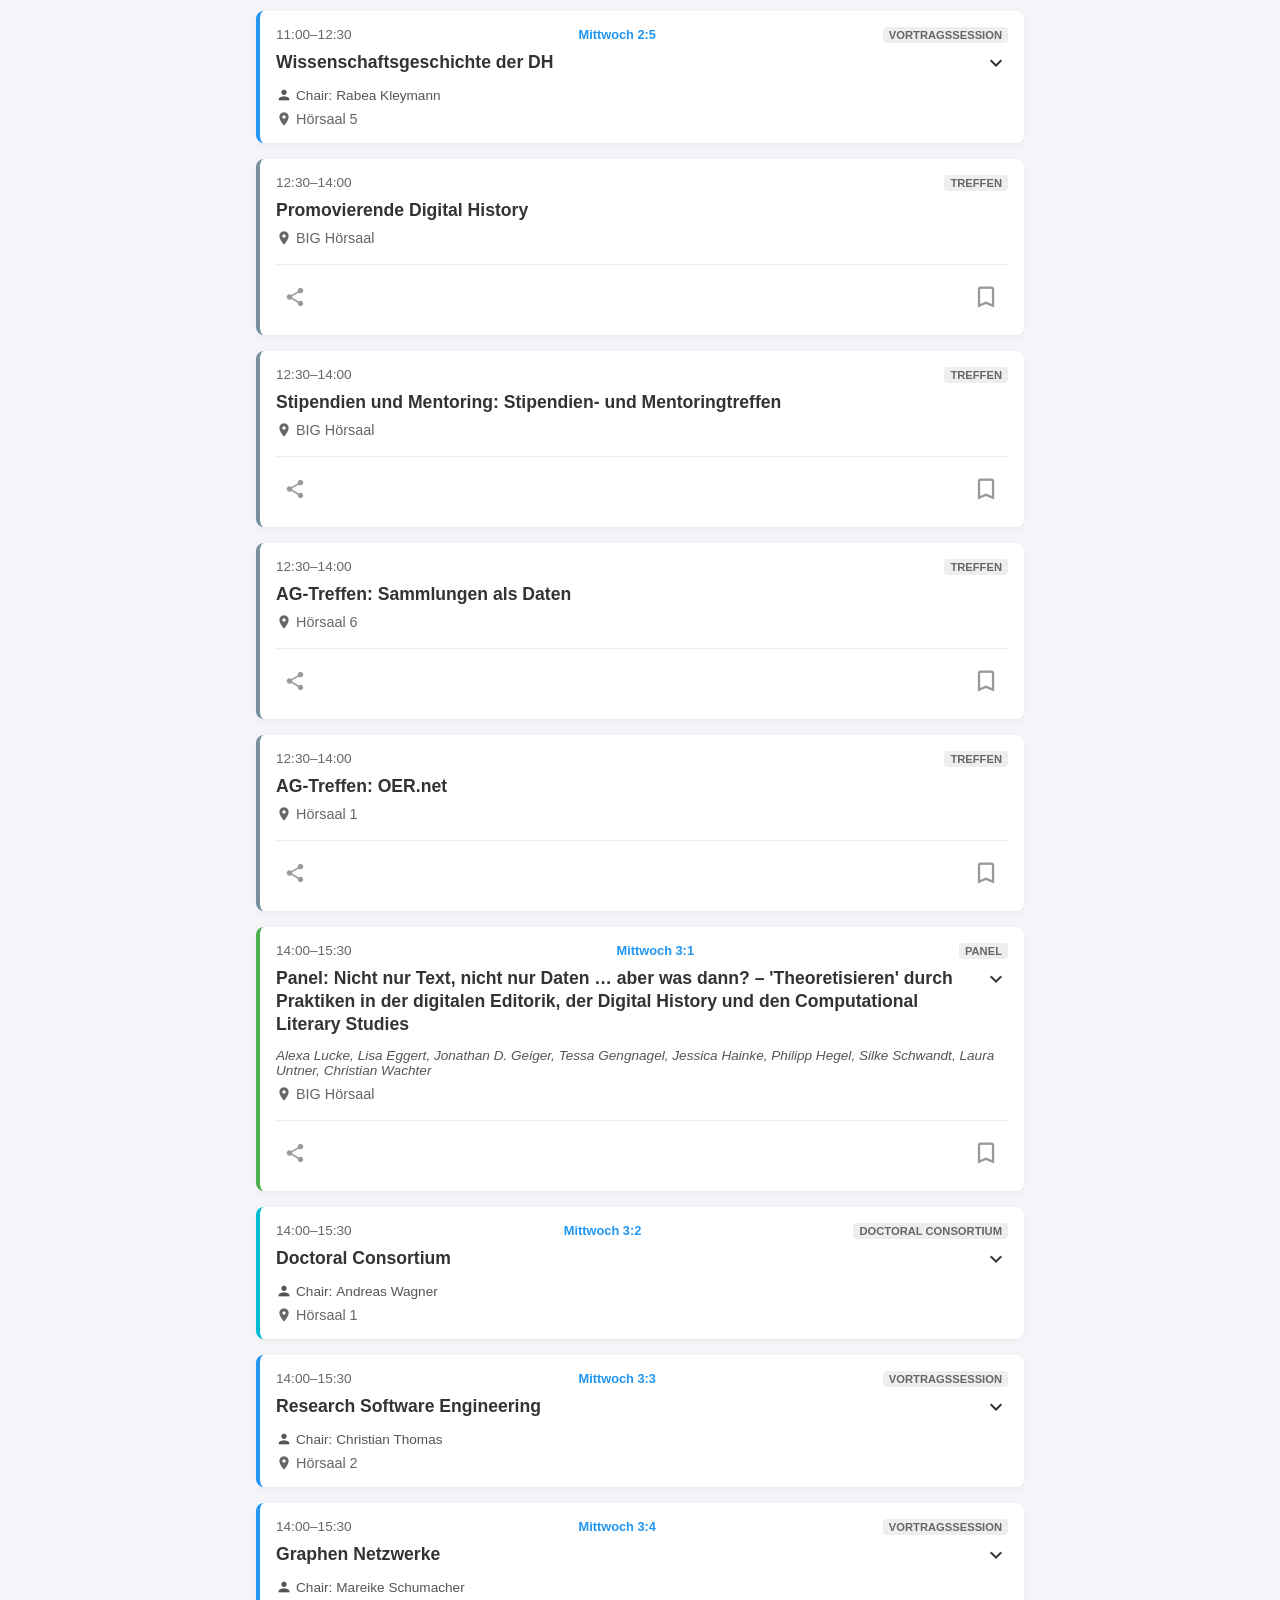
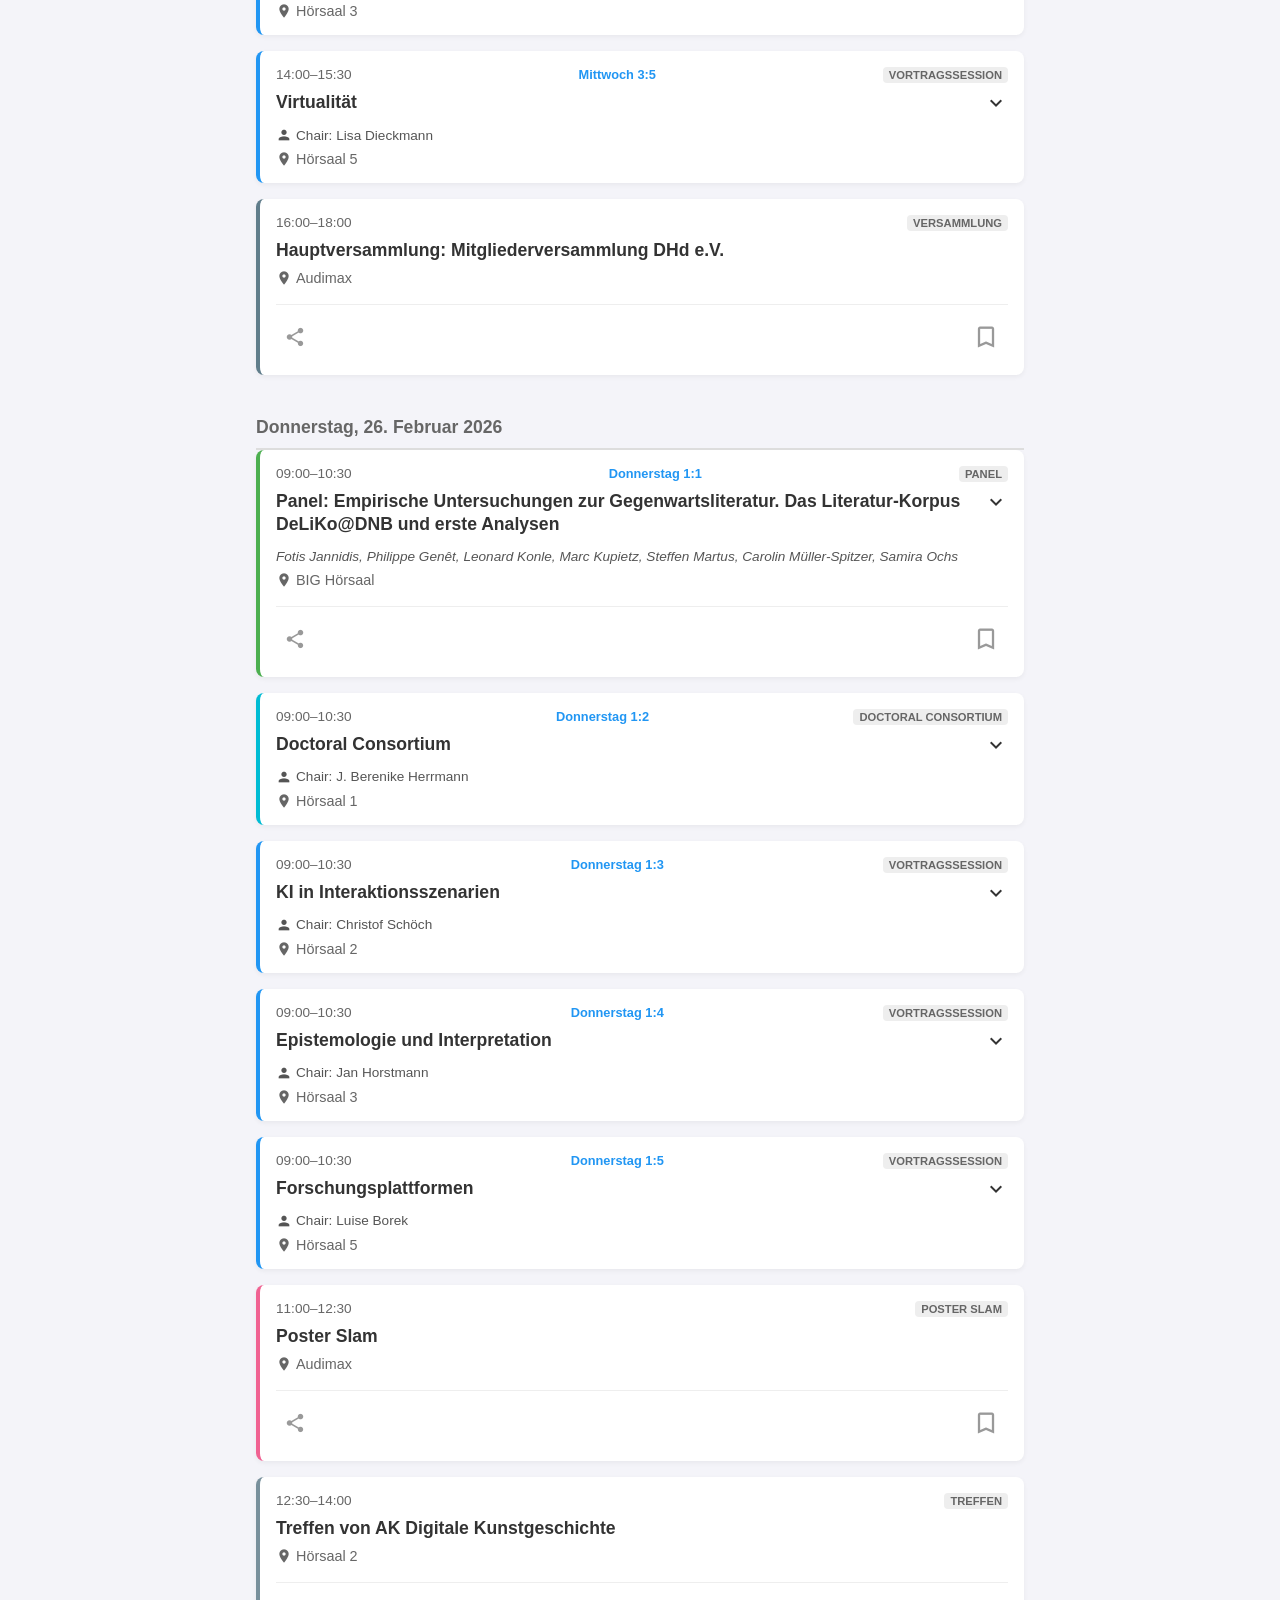
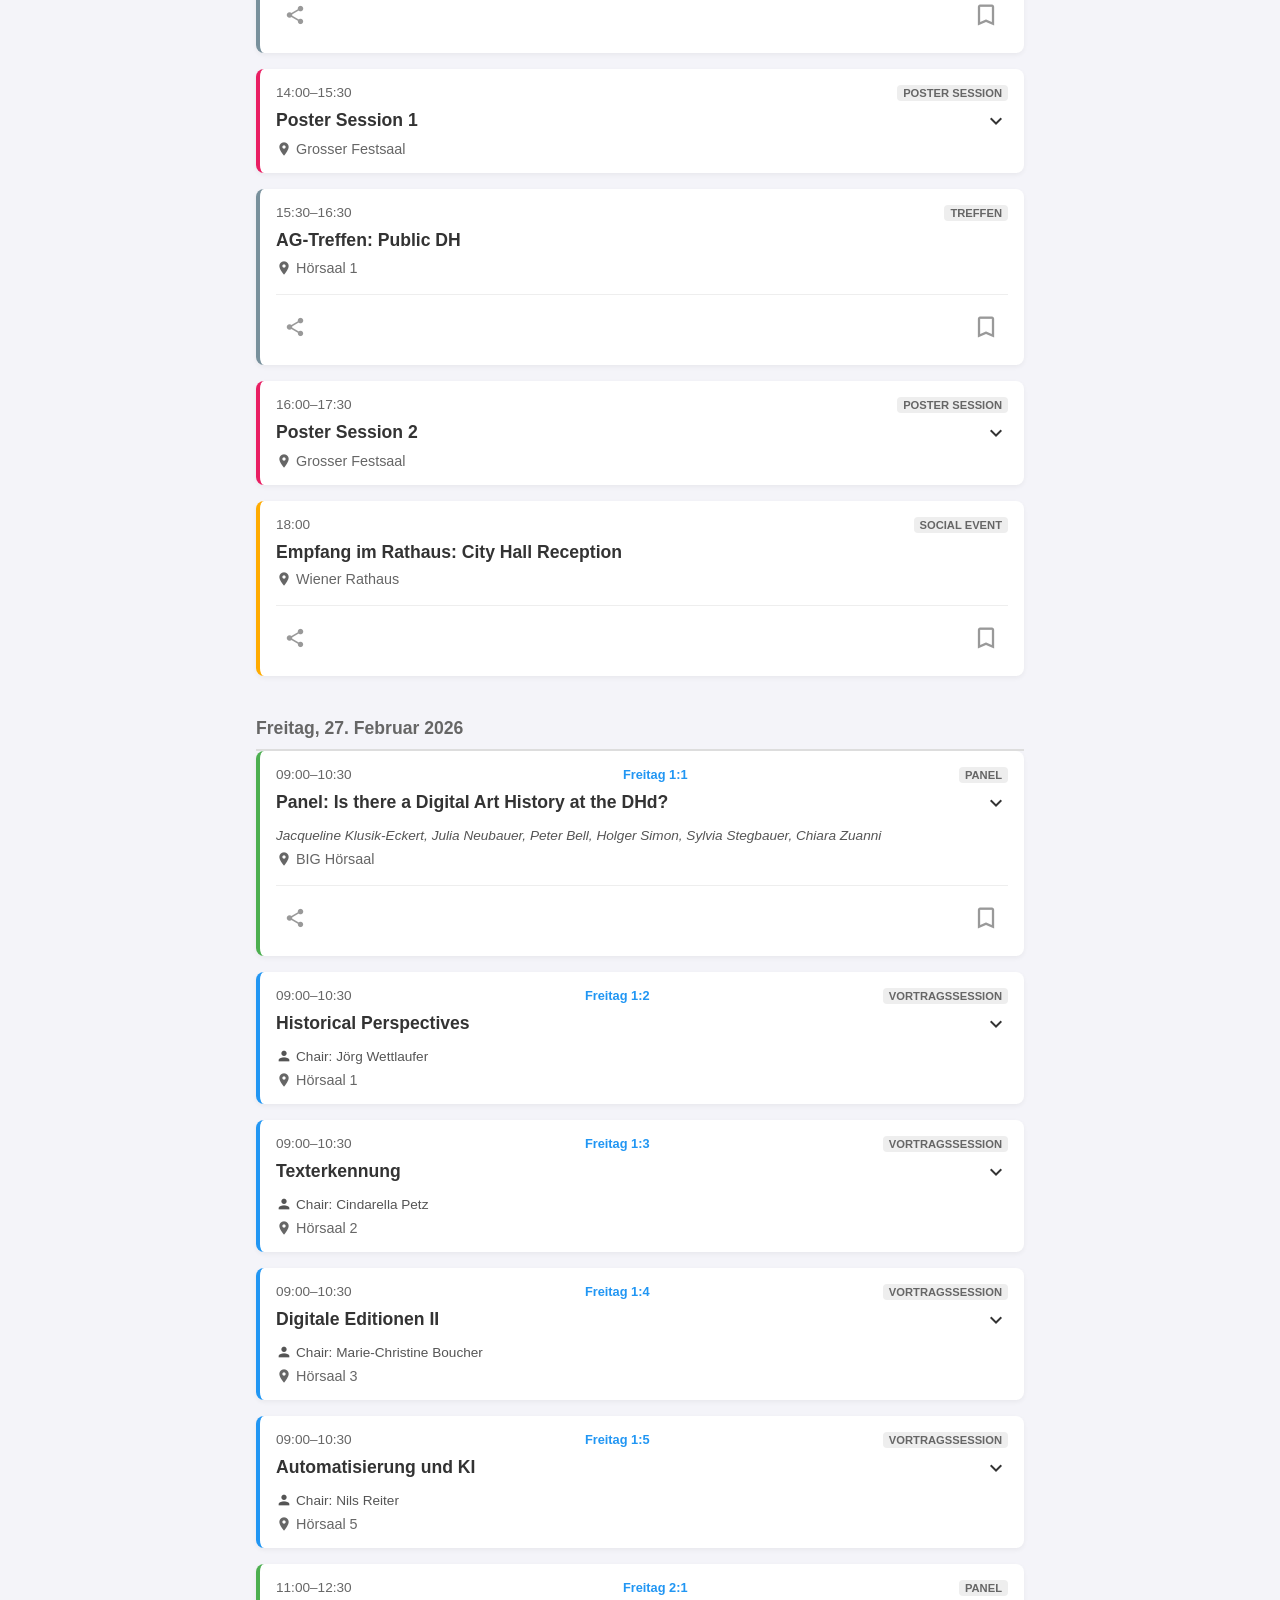
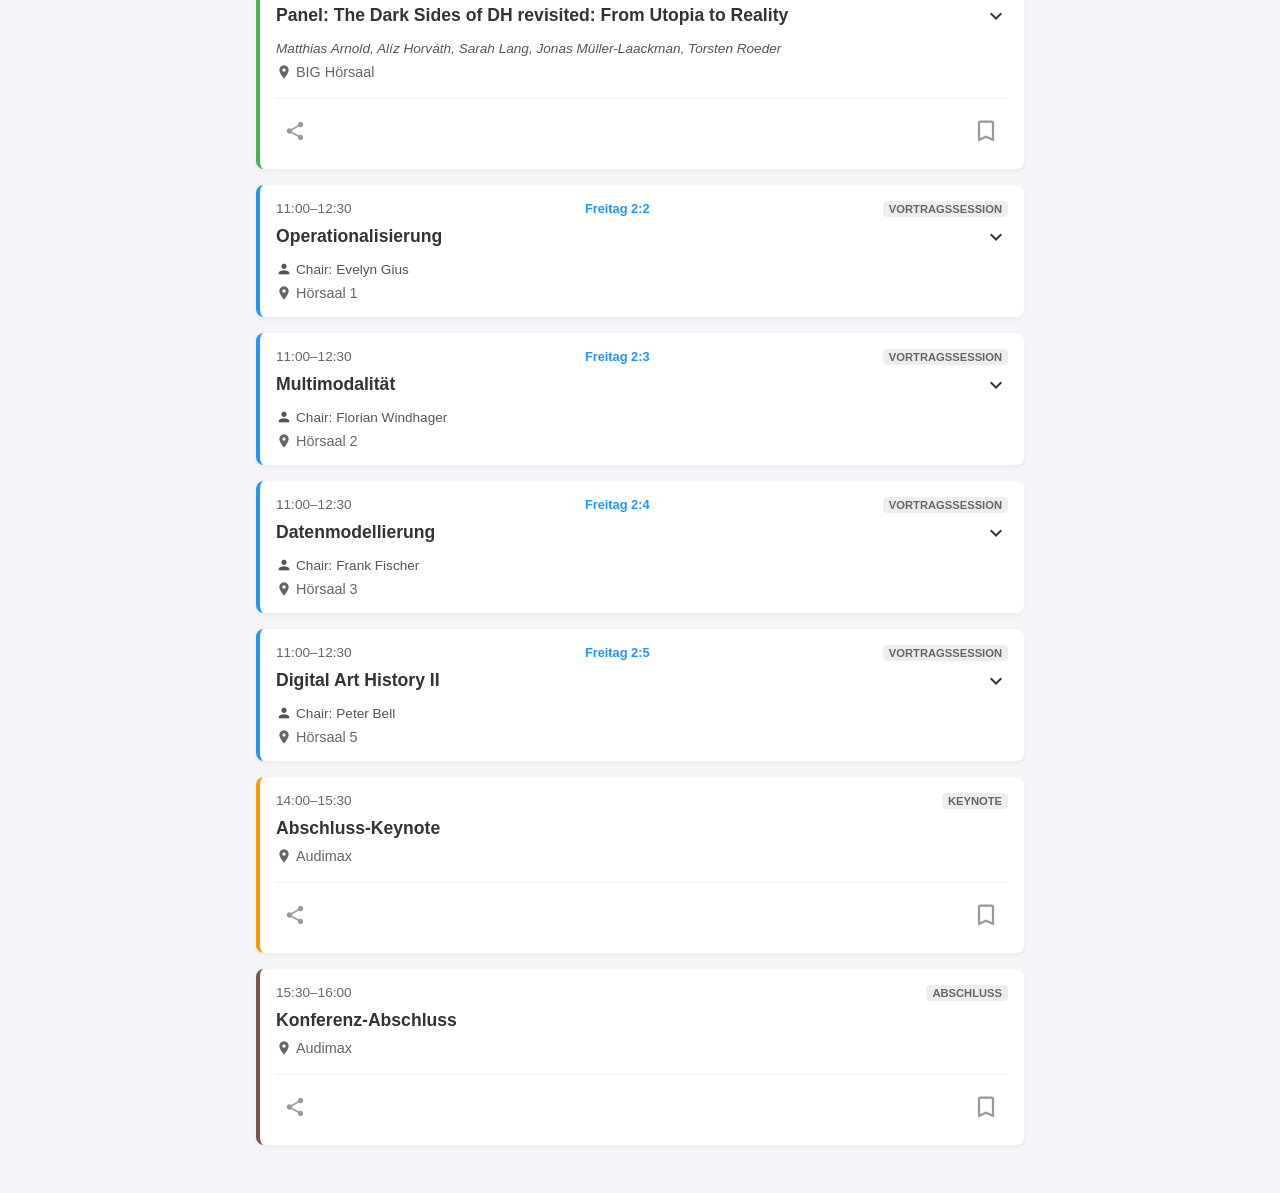
==== commit 8ad99a27: "refactor: revise project folder structure" ====
--- a/static/index.html
+++ b/static/index.html
@@ -9,7 +9,7 @@
     <meta property="og:url" content="https://mydhd.grid-creators.com">
     <meta property="og:type" content="website">
     <title>My DHd App</title>
-    <link rel="stylesheet" href="style.css">
+    <link rel="stylesheet" href="css/style.css">
     <link href="https://fonts.googleapis.com/icon?family=Material+Icons" rel="stylesheet">
 </head>
 <body>
@@ -53,7 +53,7 @@
                 <span class="material-icons map-icon">map</span>
                 <p>Karte für <b id="target-location"></b> wird geladen...</p>
                 <a id="ext-map-link" href="#" target="_blank" class="btn-primary">Auf Google Maps öffnen</a>
-                <a href="Lageplan.pdf" target="_blank" class="btn-primary btn-secondary">Lageplan (PDF)</a>
+                <a href="assets/Lageplan.pdf" target="_blank" class="btn-primary btn-secondary">Lageplan (PDF)</a>
             </div>
         </div>
     </div>
@@ -142,6 +142,6 @@
         </div>
     </div>
 
-    <script src="app.js"></script>
+    <script src="js/app.js"></script>
 </body>
 </html>
--- a/static/css/style.css
+++ b/static/css/style.css
@@ -0,0 +1,964 @@
+:root {
+    --primary-color: #0056b3;
+    --navbar-color: #88153c;
+    --accent-color: #ffab00;
+    --bg-color: #f4f4f9;
+    --card-bg: #ffffff;
+    --text-color: #333;
+    --nav-height: 60px;
+}
+
+* {
+    box-sizing: border-box;
+    margin: 0;
+    padding: 0;
+}
+
+/* Utility */
+.hidden {
+    display: none !important;
+}
+
+body {
+    font-family: -apple-system, BlinkMacSystemFont, "Segoe UI", Roboto, Helvetica, Arial, sans-serif;
+    background-color: var(--bg-color);
+    color: var(--text-color);
+    padding-top: var(--nav-height);
+}
+
+.app-header {
+    position: fixed;
+    top: 0;
+    left: 0;
+    width: 100%;
+    height: var(--nav-height);
+    background-color: var(--navbar-color);
+    color: white;
+    display: flex;
+    justify-content: space-between;
+    align-items: center;
+    padding: 0 1rem;
+    box-shadow: 0 2px 4px rgba(0,0,0,0.2);
+    z-index: 1000;
+}
+
+.app-header h1 {
+    font-size: 1.2rem;
+    margin-right: 15px;
+}
+
+.main-nav {
+    display: flex;
+    gap: 5px;
+    flex: 1;
+}
+
+.user-controls {
+    display: flex;
+    align-items: center;
+    gap: 5px;
+}
+
+#user-display {
+    display: flex;
+    align-items: center;
+    gap: 5px;
+    font-size: 0.9rem;
+}
+#username-span {
+    max-width: 80px;
+    overflow: hidden;
+    text-overflow: ellipsis;
+    white-space: nowrap;
+}
+
+.icon-btn {
+    display: flex;
+    align-items: center;
+    justify-content: center;
+    padding: 5px;
+}
+
+.nav-btn {
+    display: inline-block;
+    background: none;
+    border: none;
+    color: rgba(255, 255, 255, 0.7);
+    font-size: 1rem;
+    text-decoration: none;
+    cursor: pointer;
+    padding: 5px 10px;
+    border-radius: 4px;
+    transition: all 0.2s;
+}
+
+.nav-btn.active {
+    color: white;
+    background-color: rgba(255, 255, 255, 0.2);
+    font-weight: bold;
+}
+
+/* Day Filter Bar */
+.day-filter-bar {
+    position: fixed;
+    top: var(--nav-height);
+    left: 0;
+    width: 100%;
+    background-color: #fff;
+    display: flex;
+    justify-content: center;
+    gap: 6px;
+    padding: 8px 1rem;
+    box-shadow: 0 2px 4px rgba(0,0,0,0.1);
+    z-index: 950;
+    flex-wrap: nowrap;
+}
+
+.day-btn {
+    background: #e8e8e8;
+    border: none;
+    padding: 6px 14px;
+    border-radius: 20px;
+    font-size: 0.85rem;
+    cursor: pointer;
+    transition: all 0.2s;
+    color: var(--text-color);
+    white-space: nowrap;
+    flex-shrink: 0;
+}
+
+.day-btn:hover {
+    background: #d0d0d0;
+}
+
+.day-btn.active {
+    background-color: var(--primary-color);
+    color: white;
+    font-weight: 600;
+}
+
+/* Time Filter Bar */
+.time-filter-bar {
+    position: fixed;
+    top: calc(var(--nav-height) + 42px);
+    left: 0;
+    width: 100%;
+    background-color: #f9f9f9;
+    display: flex;
+    justify-content: center;
+    gap: 5px;
+    padding: 6px 1rem;
+    box-shadow: 0 2px 4px rgba(0,0,0,0.08);
+    z-index: 940;
+    flex-wrap: wrap;
+}
+
+.time-btn {
+    background: #e0e0e0;
+    border: none;
+    padding: 4px 10px;
+    border-radius: 14px;
+    font-size: 0.78rem;
+    cursor: pointer;
+    transition: all 0.2s;
+    color: var(--text-color);
+    white-space: nowrap;
+}
+
+.time-btn:hover {
+    background: #d0d0d0;
+}
+
+.time-btn.active {
+    background-color: var(--accent-color);
+    color: #333;
+    font-weight: 600;
+}
+
+.content {
+    padding: 1rem;
+    max-width: 800px;
+    margin: 0 auto;
+    padding-top: 60px;
+}
+
+.content.has-time-bar {
+    padding-top: 96px;
+}
+
+/* Day Sections */
+.day-section {
+    margin-bottom: 2rem;
+}
+
+.day-header {
+    position: sticky;
+    top: var(--nav-height);
+    background-color: var(--bg-color);
+    padding: 10px 0;
+    font-size: 1.1rem;
+    font-weight: bold;
+    color: #666;
+    border-bottom: 2px solid #ddd;
+    z-index: 900;
+}
+
+/* Session Cards */
+.session-card {
+    background: var(--card-bg);
+    border-radius: 8px;
+    padding: 1rem;
+    margin-bottom: 1rem;
+    box-shadow: 0 2px 5px rgba(0,0,0,0.05);
+    display: flex;
+    flex-direction: column;
+    gap: 0.5rem;
+    position: relative;
+    border-left: 4px solid transparent;
+}
+
+.session-card[data-type="Workshop"] { border-left-color: #9c27b0; }
+.session-card[data-type="Vortragssession"] { border-left-color: #2196f3; }
+.session-card[data-type="Keynote"] { border-left-color: #ff9800; }
+.session-card[data-type="Panel"] { border-left-color: #4caf50; }
+.session-card[data-type="Poster Session"] { border-left-color: #e91e63; }
+.session-card[data-type="Poster Slam"] { border-left-color: #f06292; }
+.session-card[data-type="Doctoral Consortium"] { border-left-color: #00bcd4; }
+.session-card[data-type="Social Event"] { border-left-color: #ffab00; }
+.session-card[data-type="Treffen"] { border-left-color: #78909c; }
+.session-card[data-type="Versammlung"] { border-left-color: #607d8b; }
+.session-card[data-type="Abschluss"] { border-left-color: #795548; }
+
+.session-meta {
+    display: flex;
+    justify-content: space-between;
+    font-size: 0.85rem;
+    color: #666;
+}
+
+.session-id-label {
+    font-size: 0.8rem;
+    font-weight: 600;
+    color: #2196f3;
+}
+
+.session-type {
+    font-weight: bold;
+    text-transform: uppercase;
+    font-size: 0.7rem;
+    background: #eee;
+    padding: 2px 6px;
+    border-radius: 4px;
+}
+
+.session-title {
+    font-size: 1.1rem;
+    font-weight: 600;
+    line-height: 1.3;
+}
+
+.session-title.clickable {
+    cursor: pointer;
+    display: flex;
+    align-items: flex-start;
+    justify-content: space-between;
+    gap: 4px;
+}
+
+.session-title.clickable:hover {
+    color: var(--primary-color);
+}
+
+.expand-icon {
+    font-size: 20px;
+    flex-shrink: 0;
+    transition: transform 0.2s;
+}
+
+/* Abstract */
+.session-abstract {
+    margin-top: 8px;
+    padding-top: 8px;
+    border-top: 1px solid #eee;
+}
+
+.session-abstract p {
+    font-size: 0.9rem;
+    line-height: 1.6;
+    color: #444;
+    white-space: pre-line;
+    margin-bottom: 8px;
+}
+
+.presentation-abstract {
+    padding: 10px 0;
+    border-bottom: 1px solid #f0f0f0;
+}
+
+.presentation-abstract:last-child {
+    border-bottom: none;
+}
+
+.presentation-header {
+    display: flex;
+    align-items: flex-start;
+    justify-content: space-between;
+    gap: 8px;
+}
+
+.presentation-title {
+    font-weight: 600;
+    font-size: 0.95rem;
+    margin-bottom: 2px;
+    flex: 1;
+}
+
+.btn-poster-bookmark,
+.btn-talk-bookmark {
+    background: none;
+    border: none;
+    padding: 2px;
+    cursor: pointer;
+    color: #bbb;
+    flex-shrink: 0;
+    display: flex;
+    align-items: center;
+}
+
+.presentation-header .btn-share {
+    padding: 2px;
+    flex-shrink: 0;
+}
+
+.presentation-header .btn-share .material-icons {
+    font-size: 20px;
+}
+
+.btn-poster-bookmark .material-icons,
+.btn-talk-bookmark .material-icons {
+    font-size: 20px;
+}
+
+.btn-poster-bookmark.active,
+.btn-talk-bookmark.active {
+    color: var(--accent-color);
+}
+
+.btn-poster-bookmark:hover,
+.btn-talk-bookmark:hover {
+    color: var(--accent-color);
+}
+
+/* Poster section in Mein Programm */
+.poster-header {
+    color: #e91e63;
+    border-bottom-color: #e91e63;
+}
+
+.presentation-authors {
+    font-size: 0.85rem;
+    font-style: italic;
+    color: #555;
+    margin-bottom: 6px;
+}
+
+.session-location {
+    font-size: 0.9rem;
+    color: #666;
+    display: flex;
+    align-items: center;
+    gap: 4px;
+}
+
+.session-authors {
+    font-size: 0.85rem;
+    font-style: italic;
+    color: #555;
+    margin-top: 5px;
+}
+
+.session-chair {
+    font-size: 0.85rem;
+    color: #555;
+    display: flex;
+    align-items: center;
+    gap: 4px;
+    margin-top: 4px;
+}
+
+/* Actions */
+.card-actions {
+    display: flex;
+    justify-content: space-between;
+    align-items: center;
+    margin-top: 10px;
+    border-top: 1px solid #eee;
+    padding-top: 10px;
+}
+
+.btn-share {
+    background: none;
+    border: none;
+    border-radius: 50%;
+    padding: 8px;
+    cursor: pointer;
+    display: flex;
+    align-items: center;
+    justify-content: center;
+    color: #999;
+}
+
+.btn-share .material-icons {
+    font-size: 22px;
+}
+
+.btn-share:hover {
+    color: var(--primary-color);
+}
+
+.btn-bookmark {
+    background: none;
+    border: none;
+    border-radius: 50%;
+    padding: 8px;
+    cursor: pointer;
+    display: flex;
+    align-items: center;
+    justify-content: center;
+    color: #999;
+}
+
+.btn-bookmark .material-icons {
+    font-size: 28px;
+}
+
+.btn-bookmark.active {
+    background-color: transparent;
+    color: var(--accent-color);
+    border-color: transparent;
+}
+
+/* Toast */
+.toast {
+    position: fixed;
+    bottom: 20px;
+    left: 50%;
+    transform: translateX(-50%);
+    background-color: #323232;
+    color: white;
+    padding: 1rem;
+    border-radius: 8px;
+    width: 90%;
+    max-width: 400px;
+    box-shadow: 0 4px 12px rgba(0,0,0,0.3);
+    z-index: 2000;
+    display: flex;
+    justify-content: center;
+}
+
+
+.toast-content {
+    display: flex;
+    align-items: center;
+    gap: 10px;
+    width: 100%;
+}
+
+.toast p { flex: 1; font-size: 0.9rem; }
+
+.close-btn {
+    background: none;
+    border: none;
+    color: white;
+    font-size: 1.5rem;
+    cursor: pointer;
+}
+
+/* Empty State */
+.empty-state {
+    text-align: center;
+    padding: 3rem 1rem;
+    color: #888;
+}
+
+/* Modal */
+.modal {
+    display: flex;
+    position: fixed; 
+    z-index: 3000; 
+    left: 0;
+    top: 0;
+    width: 100%; 
+    height: 100%; 
+    overflow: auto; 
+    background-color: rgba(0,0,0,0.6); 
+    align-items: center;
+    justify-content: center;
+}
+
+
+.modal-content {
+    background-color: #fefefe;
+    padding: 20px;
+    border-radius: 8px;
+    width: 90%;
+    max-width: 500px;
+    max-height: 90vh;
+    overflow-y: auto;
+    text-align: center;
+    position: relative;
+}
+
+.close-modal {
+    position: absolute;
+    right: 15px;
+    top: 10px;
+    font-size: 28px;
+    font-weight: bold;
+    cursor: pointer;
+}
+
+.map-placeholder {
+    background-color: #eee;
+    height: 200px;
+    display: flex;
+    flex-direction: column;
+    align-items: center;
+    justify-content: center;
+    margin: 15px 0;
+    border-radius: 4px;
+}
+
+.map-icon { font-size: 48px; color: #ccc; }
+
+/* Lageplan Page */
+.lageplan-page {
+    text-align: center;
+}
+
+.lageplan-page h2 {
+    text-align: left;
+    margin-bottom: 1rem;
+}
+
+.lageplan-placeholder {
+    height: 280px;
+}
+
+.lageplan-info {
+    text-align: left;
+    color: #555;
+    line-height: 1.5;
+    margin-bottom: 1.5rem;
+}
+
+.leaflet-map {
+    height: 350px;
+    border-radius: 4px;
+    z-index: 0;
+}
+
+.btn-primary {
+    display: inline-block;
+    background-color: var(--primary-color);
+    color: white;
+    border: none;
+    padding: 10px 20px;
+    text-decoration: none;
+    border-radius: 4px;
+    margin-top: 10px;
+    cursor: pointer;
+    font-size: 1rem;
+}
+
+.btn-secondary {
+    background-color: #555;
+    margin-left: 8px;
+}
+
+.full-width {
+    width: 100%;
+}
+
+/* Auth Modal Styles */
+.auth-content {
+    max-width: 350px;
+}
+
+.auth-tabs {
+    display: flex;
+    margin-bottom: 20px;
+    border-bottom: 1px solid #ddd;
+}
+
+.auth-tab {
+    flex: 1;
+    background: none;
+    border: none;
+    padding: 10px;
+    cursor: pointer;
+    font-size: 1rem;
+    color: #666;
+    border-bottom: 2px solid transparent;
+}
+
+.auth-tab.active {
+    color: var(--primary-color);
+    border-bottom-color: var(--primary-color);
+    font-weight: bold;
+}
+
+.form-group {
+    margin-bottom: 15px;
+    text-align: left;
+}
+
+.form-group label {
+    display: block;
+    margin-bottom: 5px;
+    color: #555;
+    font-size: 0.9rem;
+}
+
+.form-group input {
+    width: 100%;
+    padding: 8px;
+    border: 1px solid #ddd;
+    border-radius: 4px;
+    font-size: 1rem;
+}
+
+.error-msg {
+    color: #d32f2f;
+    font-size: 0.9rem;
+    margin-bottom: 10px;
+    min-height: 1.2em;
+}
+
+.error-msg.success-msg {
+    color: #2e7d32;
+}
+
+/* Loading State */
+.loading-state {
+    text-align: center;
+    padding: 3rem 1rem;
+    color: #888;
+}
+
+.loading-state .material-icons {
+    font-size: 48px;
+    margin-bottom: 15px;
+    display: block;
+}
+
+@keyframes spin {
+    from { transform: rotate(0deg); }
+    to { transform: rotate(360deg); }
+}
+
+.spinning {
+    animation: spin 1.5s linear infinite;
+}
+
+/* Hamburger Menu Button */
+.hamburger-btn {
+    background: none;
+    border: none;
+    color: white;
+    cursor: pointer;
+    padding: 5px;
+    display: flex;
+    align-items: center;
+    justify-content: center;
+    margin-left: 5px;
+}
+
+.hamburger-btn .material-icons {
+    font-size: 28px;
+}
+
+/* Menu Overlay */
+.menu-overlay {
+    position: fixed;
+    top: 0;
+    left: 0;
+    width: 100%;
+    height: 100%;
+    background-color: rgba(0, 0, 0, 0.5);
+    z-index: 4000;
+}
+
+.menu-panel {
+    position: absolute;
+    top: 0;
+    right: 0;
+    width: 280px;
+    max-width: 80%;
+    height: 100%;
+    background: white;
+    box-shadow: -2px 0 8px rgba(0, 0, 0, 0.3);
+    animation: slideIn 0.2s ease-out;
+}
+
+@keyframes slideIn {
+    from { transform: translateX(100%); }
+    to { transform: translateX(0); }
+}
+
+.menu-header {
+    display: flex;
+    justify-content: space-between;
+    align-items: center;
+    padding: 16px 20px;
+    background-color: var(--primary-color);
+    color: white;
+    font-size: 1.1rem;
+    font-weight: bold;
+}
+
+.menu-close-btn {
+    background: none;
+    border: none;
+    color: white;
+    font-size: 1.5rem;
+    cursor: pointer;
+}
+
+.menu-list {
+    list-style: none;
+    padding: 8px 0;
+}
+
+.menu-item {
+    display: flex;
+    align-items: center;
+    gap: 12px;
+    padding: 14px 20px;
+    cursor: pointer;
+    font-size: 1rem;
+    color: var(--text-color);
+    transition: background-color 0.15s;
+}
+
+a.menu-item {
+    text-decoration: none;
+}
+
+.menu-item:hover {
+    background-color: #f0f0f0;
+}
+
+.menu-item .material-icons {
+    color: #666;
+    font-size: 22px;
+}
+
+.menu-divider {
+    height: 1px;
+    background-color: #e0e0e0;
+    margin: 8px 0;
+}
+
+.menu-user-info {
+    font-weight: bold;
+    color: var(--primary-color) !important;
+    cursor: default;
+}
+
+.menu-user-info .material-icons {
+    color: var(--primary-color) !important;
+}
+
+/* Info Modal */
+.info-modal-content {
+    text-align: left;
+    max-width: 500px;
+}
+
+.info-modal-content h2 {
+    margin-bottom: 16px;
+    padding-right: 30px;
+}
+
+.info-modal-content p {
+    margin-bottom: 10px;
+    line-height: 1.6;
+    font-size: 0.95rem;
+}
+
+.info-modal-content ul {
+    margin: 8px 0 12px 20px;
+    line-height: 1.6;
+    font-size: 0.95rem;
+}
+
+.info-modal-content a {
+    color: var(--primary-color);
+}
+
+/* Person Index Modal */
+.person-modal-content {
+    text-align: left;
+    max-width: 600px;
+    max-height: 90vh;
+    display: flex;
+    flex-direction: column;
+}
+
+.person-modal-content h2 {
+    margin-bottom: 12px;
+    padding-right: 30px;
+}
+
+.person-search-input {
+    width: 100%;
+    padding: 10px 12px;
+    border: 1px solid #ddd;
+    border-radius: 6px;
+    font-size: 1rem;
+    margin-bottom: 4px;
+}
+
+.person-search-input:focus {
+    outline: none;
+    border-color: var(--primary-color);
+    box-shadow: 0 0 0 2px rgba(0, 86, 179, 0.15);
+}
+
+.person-count {
+    font-size: 0.82rem;
+    color: #888;
+    margin-bottom: 10px;
+}
+
+.person-list {
+    overflow-y: auto;
+    flex: 1;
+    min-height: 0;
+}
+
+.person-item {
+    border-bottom: 1px solid #f0f0f0;
+}
+
+.person-item:last-child {
+    border-bottom: none;
+}
+
+.person-header {
+    display: flex;
+    flex-wrap: wrap;
+    align-items: center;
+    gap: 4px 8px;
+    padding: 10px 4px;
+    cursor: pointer;
+    transition: background-color 0.15s;
+}
+
+.person-header:hover {
+    background-color: #f8f8f8;
+}
+
+.person-name {
+    font-weight: 600;
+    font-size: 0.95rem;
+    flex: 1;
+}
+
+.person-expand-icon {
+    font-size: 20px;
+    color: #aaa;
+    margin-left: auto;
+    flex-shrink: 0;
+}
+
+.person-sessions {
+    padding: 0 4px 10px 12px;
+}
+
+.person-session-ref {
+    display: flex;
+    align-items: center;
+    gap: 6px;
+    padding: 4px 0;
+    border-left: 2px solid #ddd;
+    padding-left: 10px;
+    margin-bottom: 4px;
+}
+
+.person-session-info {
+    display: flex;
+    flex-direction: column;
+    flex: 1;
+    min-width: 0;
+}
+
+.person-session-time {
+    font-size: 0.78rem;
+    color: #999;
+}
+
+.person-session-title {
+    font-size: 0.85rem;
+    color: #444;
+    line-height: 1.3;
+}
+
+.person-session-bookmark {
+    background: none;
+    border: none;
+    padding: 4px;
+    cursor: pointer;
+    color: #bbb;
+    flex-shrink: 0;
+    display: flex;
+    align-items: center;
+}
+
+.person-session-bookmark .material-icons {
+    font-size: 22px;
+}
+
+.person-session-bookmark.active {
+    color: var(--accent-color);
+}
+
+.person-session-bookmark:hover {
+    color: var(--accent-color);
+}
+
+/* Session card highlight animation */
+@keyframes highlightFlash {
+    0% { background-color: #fff9c4; }
+    100% { background-color: var(--card-bg); }
+}
+
+.session-card.highlight,
+.presentation-abstract.highlight {
+    animation: highlightFlash 2s ease-out;
+}
+
+/* Clickable author/chair names */
+.clickable-name {
+    cursor: pointer;
+    transition: color 0.15s;
+}
+
+.clickable-name:hover {
+    color: var(--primary-color);
+    text-decoration: underline;
+}
+
+/* Clickable session refs in person index */
+.clickable-session-ref {
+    cursor: pointer;
+    transition: background-color 0.15s;
+    border-radius: 4px;
+    padding: 2px 4px;
+    margin: -2px -4px;
+}
+
+.clickable-session-ref:hover {
+    background-color: #f0f4ff;
+}
